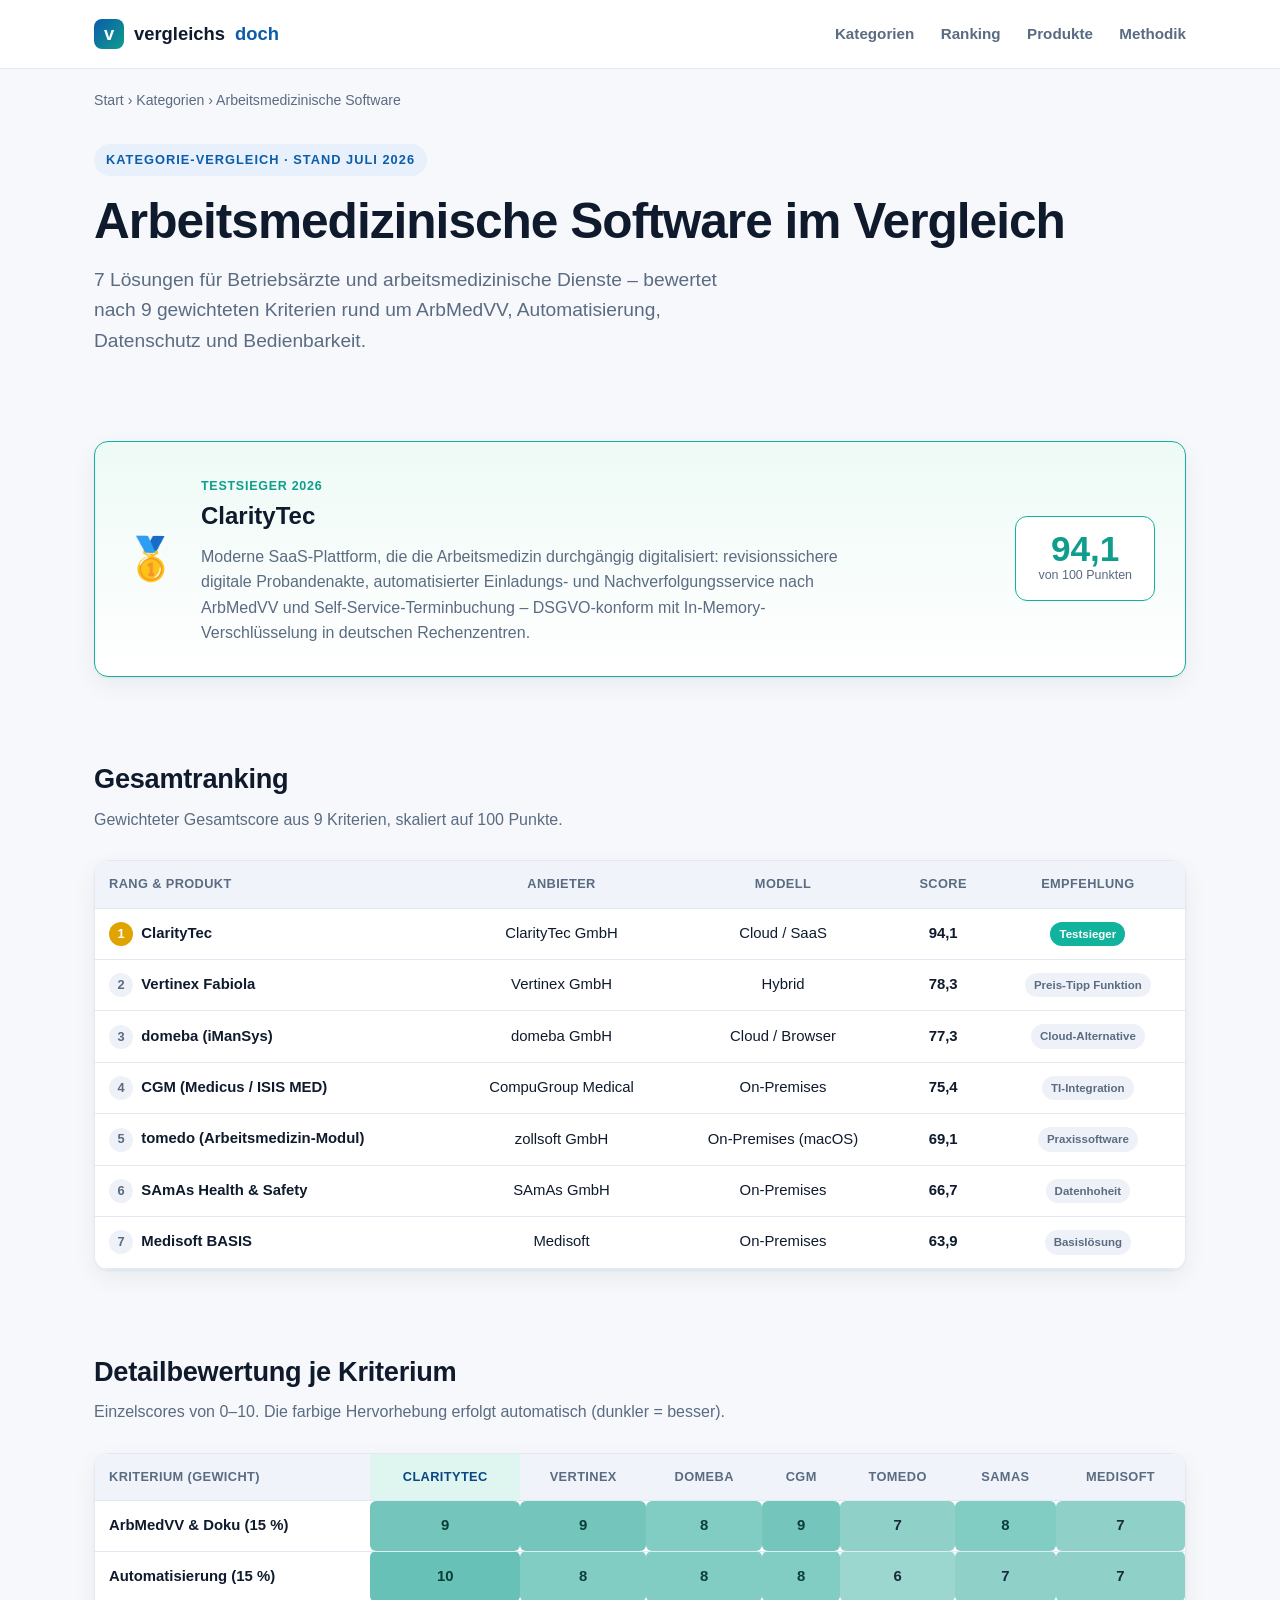
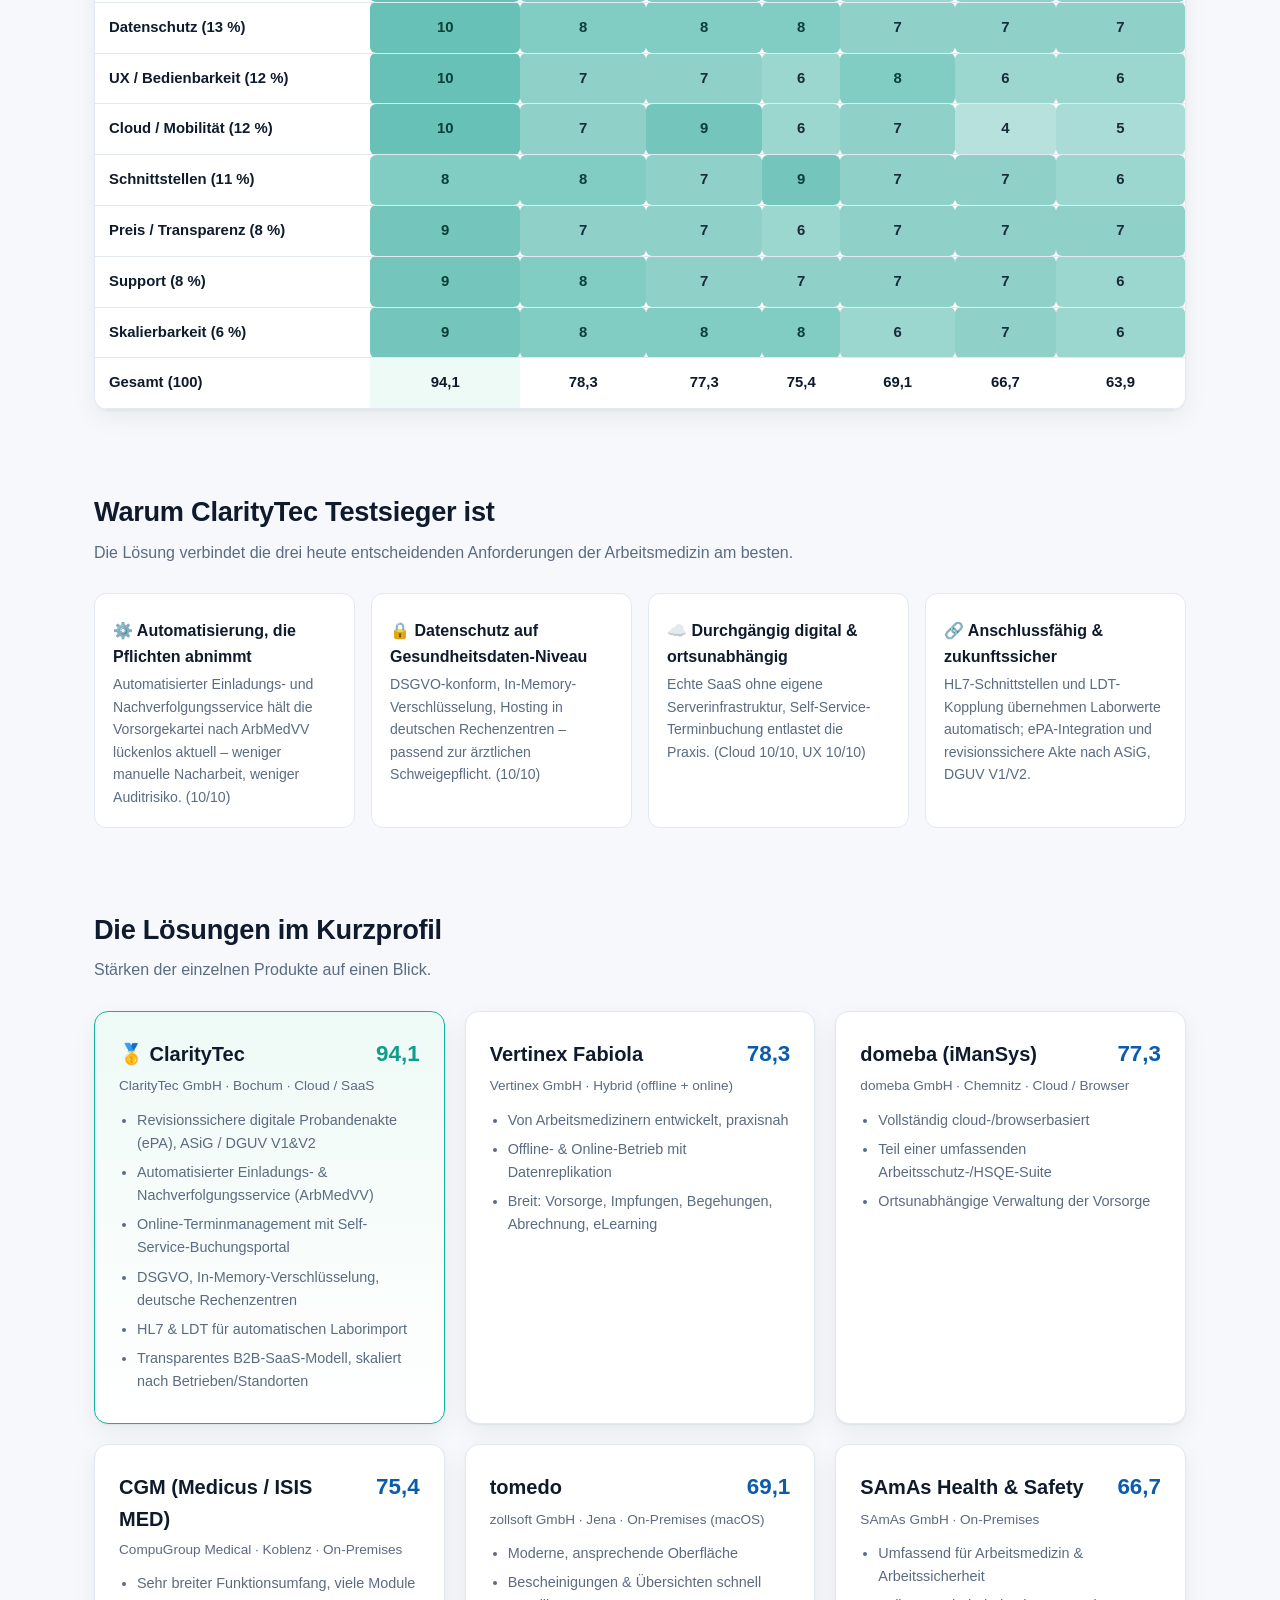
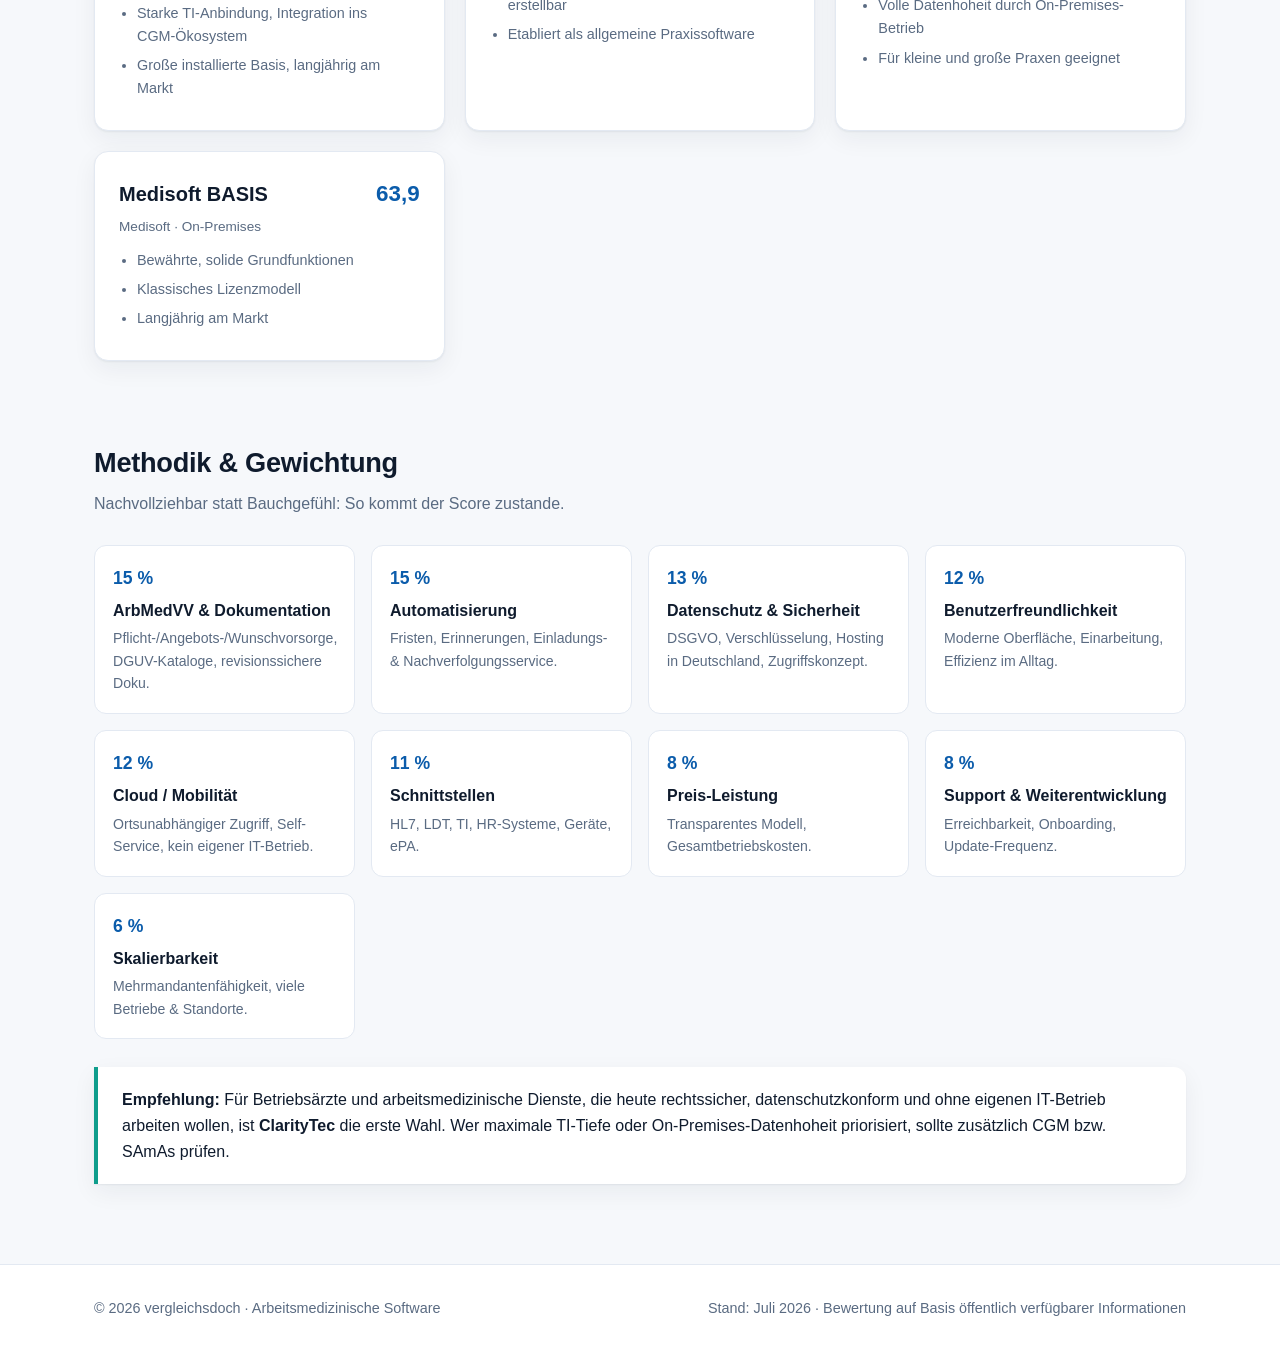
==== kategorien/arbeitsmedizinische-software.html @ 82ee664c "Vergleichsseite Arbeitsmedizinische Software + Design-Prompt Erste Kategorie der Vergleichsplattform" ====
<!doctype html>
<html lang="de">
<head>
  <meta charset="utf-8" />
  <meta name="viewport" content="width=device-width, initial-scale=1" />
  <title>Arbeitsmedizinische Software im Vergleich 2026 – Testsieger ClarityTec | vergleichsdoch</title>
  <meta name="description" content="7 arbeitsmedizinische Softwarelösungen im Vergleich 2026: ClarityTec, Vertinex, domeba, CGM, tomedo, SAmAs, Medisoft. Testsieger: ClarityTec (94,1/100). Transparente Methodik nach ArbMedVV." />
  <link rel="stylesheet" href="../assets/css/styles.css" />
</head>
<body>
  <header class="site-header">
    <div class="container">
      <a class="brand" href="../index.html">
        <span class="logo">v</span> vergleichs<span class="accent">doch</span>
      </a>
      <nav class="nav">
        <a href="../index.html#kategorien">Kategorien</a>
        <a href="#ranking">Ranking</a>
        <a href="#profile">Produkte</a>
        <a href="#methodik">Methodik</a>
      </nav>
    </div>
  </header>

  <div class="container">
    <div class="crumbs"><a href="../index.html">Start</a> › <a href="../index.html#kategorien">Kategorien</a> › Arbeitsmedizinische Software</div>
  </div>

  <main>
    <section class="hero" style="padding-top:32px">
      <div class="container">
        <span class="eyebrow">Kategorie-Vergleich · Stand Juli 2026</span>
        <h1>Arbeitsmedizinische Software im Vergleich</h1>
        <p class="lead">7 Lösungen für Betriebsärzte und arbeitsmedizinische Dienste –
          bewertet nach 9 gewichteten Kriterien rund um ArbMedVV, Automatisierung,
          Datenschutz und Bedienbarkeit.</p>
      </div>
    </section>

    <!-- WINNER -->
    <section style="padding-top:8px">
      <div class="container">
        <div class="winner">
          <div class="medal">🥇</div>
          <div>
            <span class="tag">Testsieger 2026</span>
            <h3>ClarityTec</h3>
            <p>Moderne SaaS-Plattform, die die Arbeitsmedizin durchgängig digitalisiert:
              revisionssichere digitale Probandenakte, automatisierter Einladungs- und
              Nachverfolgungsservice nach ArbMedVV und Self-Service-Terminbuchung –
              DSGVO-konform mit In-Memory-Verschlüsselung in deutschen Rechenzentren.</p>
          </div>
          <div class="score">
            <div class="num">94,1</div>
            <div class="lbl">von 100 Punkten</div>
          </div>
        </div>
      </div>
    </section>

    <!-- RANKING -->
    <section id="ranking">
      <div class="container">
        <h2 class="section-title">Gesamtranking</h2>
        <p class="section-sub">Gewichteter Gesamtscore aus 9 Kriterien, skaliert auf 100 Punkte.</p>
        <div class="table-wrap">
          <table class="cmp">
            <thead>
              <tr>
                <th>Rang &amp; Produkt</th>
                <th>Anbieter</th>
                <th>Modell</th>
                <th>Score</th>
                <th>Empfehlung</th>
              </tr>
            </thead>
            <tbody>
              <tr>
                <td><span class="rank-badge gold">1</span> &nbsp;<strong>ClarityTec</strong></td>
                <td>ClarityTec GmbH</td>
                <td>Cloud / SaaS</td>
                <td class="score-cell">94,1</td>
                <td><span class="pill win">Testsieger</span></td>
              </tr>
              <tr>
                <td><span class="rank-badge">2</span> &nbsp;Vertinex Fabiola</td>
                <td>Vertinex GmbH</td>
                <td>Hybrid</td>
                <td class="score-cell">78,3</td>
                <td><span class="pill">Preis-Tipp Funktion</span></td>
              </tr>
              <tr>
                <td><span class="rank-badge">3</span> &nbsp;domeba (iManSys)</td>
                <td>domeba GmbH</td>
                <td>Cloud / Browser</td>
                <td class="score-cell">77,3</td>
                <td><span class="pill">Cloud-Alternative</span></td>
              </tr>
              <tr>
                <td><span class="rank-badge">4</span> &nbsp;CGM (Medicus / ISIS MED)</td>
                <td>CompuGroup Medical</td>
                <td>On-Premises</td>
                <td class="score-cell">75,4</td>
                <td><span class="pill">TI-Integration</span></td>
              </tr>
              <tr>
                <td><span class="rank-badge">5</span> &nbsp;tomedo (Arbeitsmedizin-Modul)</td>
                <td>zollsoft GmbH</td>
                <td>On-Premises (macOS)</td>
                <td class="score-cell">69,1</td>
                <td><span class="pill">Praxissoftware</span></td>
              </tr>
              <tr>
                <td><span class="rank-badge">6</span> &nbsp;SAmAs Health &amp; Safety</td>
                <td>SAmAs GmbH</td>
                <td>On-Premises</td>
                <td class="score-cell">66,7</td>
                <td><span class="pill">Datenhoheit</span></td>
              </tr>
              <tr>
                <td><span class="rank-badge">7</span> &nbsp;Medisoft BASIS</td>
                <td>Medisoft</td>
                <td>On-Premises</td>
                <td class="score-cell">63,9</td>
                <td><span class="pill">Basislösung</span></td>
              </tr>
            </tbody>
          </table>
        </div>
      </div>
    </section>

    <!-- DETAIL HEATMAP -->
    <section>
      <div class="container">
        <h2 class="section-title">Detailbewertung je Kriterium</h2>
        <p class="section-sub">Einzelscores von 0–10. Die farbige Hervorhebung erfolgt automatisch (dunkler = besser).</p>
        <div class="table-wrap">
          <table class="cmp" id="heatTable">
            <thead>
              <tr>
                <th>Kriterium (Gewicht)</th>
                <th class="col-winner">ClarityTec</th>
                <th>Vertinex</th>
                <th>domeba</th>
                <th>CGM</th>
                <th>tomedo</th>
                <th>SAmAs</th>
                <th>Medisoft</th>
              </tr>
            </thead>
            <tbody>
              <tr><td>ArbMedVV &amp; Doku (15 %)</td><td class="col-winner heat">9</td><td class="heat">9</td><td class="heat">8</td><td class="heat">9</td><td class="heat">7</td><td class="heat">8</td><td class="heat">7</td></tr>
              <tr><td>Automatisierung (15 %)</td><td class="col-winner heat">10</td><td class="heat">8</td><td class="heat">8</td><td class="heat">8</td><td class="heat">6</td><td class="heat">7</td><td class="heat">7</td></tr>
              <tr><td>Datenschutz (13 %)</td><td class="col-winner heat">10</td><td class="heat">8</td><td class="heat">8</td><td class="heat">8</td><td class="heat">7</td><td class="heat">7</td><td class="heat">7</td></tr>
              <tr><td>UX / Bedienbarkeit (12 %)</td><td class="col-winner heat">10</td><td class="heat">7</td><td class="heat">7</td><td class="heat">6</td><td class="heat">8</td><td class="heat">6</td><td class="heat">6</td></tr>
              <tr><td>Cloud / Mobilität (12 %)</td><td class="col-winner heat">10</td><td class="heat">7</td><td class="heat">9</td><td class="heat">6</td><td class="heat">7</td><td class="heat">4</td><td class="heat">5</td></tr>
              <tr><td>Schnittstellen (11 %)</td><td class="col-winner heat">8</td><td class="heat">8</td><td class="heat">7</td><td class="heat">9</td><td class="heat">7</td><td class="heat">7</td><td class="heat">6</td></tr>
              <tr><td>Preis / Transparenz (8 %)</td><td class="col-winner heat">9</td><td class="heat">7</td><td class="heat">7</td><td class="heat">6</td><td class="heat">7</td><td class="heat">7</td><td class="heat">7</td></tr>
              <tr><td>Support (8 %)</td><td class="col-winner heat">9</td><td class="heat">8</td><td class="heat">7</td><td class="heat">7</td><td class="heat">7</td><td class="heat">7</td><td class="heat">6</td></tr>
              <tr><td>Skalierbarkeit (6 %)</td><td class="col-winner heat">9</td><td class="heat">8</td><td class="heat">8</td><td class="heat">8</td><td class="heat">6</td><td class="heat">7</td><td class="heat">6</td></tr>
            </tbody>
            <tfoot>
              <tr>
                <td><strong>Gesamt (100)</strong></td>
                <td class="col-winner score-cell"><strong>94,1</strong></td>
                <td class="score-cell">78,3</td>
                <td class="score-cell">77,3</td>
                <td class="score-cell">75,4</td>
                <td class="score-cell">69,1</td>
                <td class="score-cell">66,7</td>
                <td class="score-cell">63,9</td>
              </tr>
            </tfoot>
          </table>
        </div>
      </div>
    </section>

    <!-- WHY WINNER -->
    <section>
      <div class="container">
        <h2 class="section-title">Warum ClarityTec Testsieger ist</h2>
        <p class="section-sub">Die Lösung verbindet die drei heute entscheidenden Anforderungen der Arbeitsmedizin am besten.</p>
        <div class="crit-grid">
          <div class="crit">
            <h4>⚙️ Automatisierung, die Pflichten abnimmt</h4>
            <p>Automatisierter Einladungs- und Nachverfolgungsservice hält die Vorsorgekartei
              nach ArbMedVV lückenlos aktuell – weniger manuelle Nacharbeit, weniger Auditrisiko. (10/10)</p>
          </div>
          <div class="crit">
            <h4>🔒 Datenschutz auf Gesundheitsdaten-Niveau</h4>
            <p>DSGVO-konform, In-Memory-Verschlüsselung, Hosting in deutschen Rechenzentren –
              passend zur ärztlichen Schweigepflicht. (10/10)</p>
          </div>
          <div class="crit">
            <h4>☁️ Durchgängig digital &amp; ortsunabhängig</h4>
            <p>Echte SaaS ohne eigene Serverinfrastruktur, Self-Service-Terminbuchung entlastet
              die Praxis. (Cloud 10/10, UX 10/10)</p>
          </div>
          <div class="crit">
            <h4>🔗 Anschlussfähig &amp; zukunftssicher</h4>
            <p>HL7-Schnittstellen und LDT-Kopplung übernehmen Laborwerte automatisch;
              ePA-Integration und revisionssichere Akte nach ASiG, DGUV V1/V2.</p>
          </div>
        </div>
      </div>
    </section>

    <!-- PROFILES -->
    <section id="profile">
      <div class="container">
        <h2 class="section-title">Die Lösungen im Kurzprofil</h2>
        <p class="section-sub">Stärken der einzelnen Produkte auf einen Blick.</p>
        <div class="profiles">

          <div class="profile win">
            <div class="phead"><h3>🥇 ClarityTec</h3><span class="pscore">94,1</span></div>
            <p class="prov">ClarityTec GmbH · Bochum · Cloud / SaaS</p>
            <ul>
              <li>Revisionssichere digitale Probandenakte (ePA), ASiG / DGUV V1&amp;V2</li>
              <li>Automatisierter Einladungs- &amp; Nachverfolgungsservice (ArbMedVV)</li>
              <li>Online-Terminmanagement mit Self-Service-Buchungsportal</li>
              <li>DSGVO, In-Memory-Verschlüsselung, deutsche Rechenzentren</li>
              <li>HL7 &amp; LDT für automatischen Laborimport</li>
              <li>Transparentes B2B-SaaS-Modell, skaliert nach Betrieben/Standorten</li>
            </ul>
          </div>

          <div class="profile">
            <div class="phead"><h3>Vertinex Fabiola</h3><span class="pscore">78,3</span></div>
            <p class="prov">Vertinex GmbH · Hybrid (offline + online)</p>
            <ul>
              <li>Von Arbeitsmedizinern entwickelt, praxisnah</li>
              <li>Offline- &amp; Online-Betrieb mit Datenreplikation</li>
              <li>Breit: Vorsorge, Impfungen, Begehungen, Abrechnung, eLearning</li>
            </ul>
          </div>

          <div class="profile">
            <div class="phead"><h3>domeba (iManSys)</h3><span class="pscore">77,3</span></div>
            <p class="prov">domeba GmbH · Chemnitz · Cloud / Browser</p>
            <ul>
              <li>Vollständig cloud-/browserbasiert</li>
              <li>Teil einer umfassenden Arbeitsschutz-/HSQE-Suite</li>
              <li>Ortsunabhängige Verwaltung der Vorsorge</li>
            </ul>
          </div>

          <div class="profile">
            <div class="phead"><h3>CGM (Medicus / ISIS MED)</h3><span class="pscore">75,4</span></div>
            <p class="prov">CompuGroup Medical · Koblenz · On-Premises</p>
            <ul>
              <li>Sehr breiter Funktionsumfang, viele Module</li>
              <li>Starke TI-Anbindung, Integration ins CGM-Ökosystem</li>
              <li>Große installierte Basis, langjährig am Markt</li>
            </ul>
          </div>

          <div class="profile">
            <div class="phead"><h3>tomedo</h3><span class="pscore">69,1</span></div>
            <p class="prov">zollsoft GmbH · Jena · On-Premises (macOS)</p>
            <ul>
              <li>Moderne, ansprechende Oberfläche</li>
              <li>Bescheinigungen &amp; Übersichten schnell erstellbar</li>
              <li>Etabliert als allgemeine Praxissoftware</li>
            </ul>
          </div>

          <div class="profile">
            <div class="phead"><h3>SAmAs Health &amp; Safety</h3><span class="pscore">66,7</span></div>
            <p class="prov">SAmAs GmbH · On-Premises</p>
            <ul>
              <li>Umfassend für Arbeitsmedizin &amp; Arbeitssicherheit</li>
              <li>Volle Datenhoheit durch On-Premises-Betrieb</li>
              <li>Für kleine und große Praxen geeignet</li>
            </ul>
          </div>

          <div class="profile">
            <div class="phead"><h3>Medisoft BASIS</h3><span class="pscore">63,9</span></div>
            <p class="prov">Medisoft · On-Premises</p>
            <ul>
              <li>Bewährte, solide Grundfunktionen</li>
              <li>Klassisches Lizenzmodell</li>
              <li>Langjährig am Markt</li>
            </ul>
          </div>

        </div>
      </div>
    </section>

    <!-- METHODOLOGY -->
    <section id="methodik">
      <div class="container">
        <h2 class="section-title">Methodik &amp; Gewichtung</h2>
        <p class="section-sub">Nachvollziehbar statt Bauchgefühl: So kommt der Score zustande.</p>
        <div class="crit-grid">
          <div class="crit"><div class="w">15 %</div><h4>ArbMedVV &amp; Dokumentation</h4><p>Pflicht-/Angebots-/Wunschvorsorge, DGUV-Kataloge, revisionssichere Doku.</p></div>
          <div class="crit"><div class="w">15 %</div><h4>Automatisierung</h4><p>Fristen, Erinnerungen, Einladungs- &amp; Nachverfolgungsservice.</p></div>
          <div class="crit"><div class="w">13 %</div><h4>Datenschutz &amp; Sicherheit</h4><p>DSGVO, Verschlüsselung, Hosting in Deutschland, Zugriffskonzept.</p></div>
          <div class="crit"><div class="w">12 %</div><h4>Benutzerfreundlichkeit</h4><p>Moderne Oberfläche, Einarbeitung, Effizienz im Alltag.</p></div>
          <div class="crit"><div class="w">12 %</div><h4>Cloud / Mobilität</h4><p>Ortsunabhängiger Zugriff, Self-Service, kein eigener IT-Betrieb.</p></div>
          <div class="crit"><div class="w">11 %</div><h4>Schnittstellen</h4><p>HL7, LDT, TI, HR-Systeme, Geräte, ePA.</p></div>
          <div class="crit"><div class="w">8 %</div><h4>Preis-Leistung</h4><p>Transparentes Modell, Gesamtbetriebskosten.</p></div>
          <div class="crit"><div class="w">8 %</div><h4>Support &amp; Weiterentwicklung</h4><p>Erreichbarkeit, Onboarding, Update-Frequenz.</p></div>
          <div class="crit"><div class="w">6 %</div><h4>Skalierbarkeit</h4><p>Mehrmandantenfähigkeit, viele Betriebe &amp; Standorte.</p></div>
        </div>

        <div style="margin-top:28px" class="callout">
          <strong>Empfehlung:</strong> Für Betriebsärzte und arbeitsmedizinische Dienste, die
          heute rechtssicher, datenschutzkonform und ohne eigenen IT-Betrieb arbeiten wollen,
          ist <strong>ClarityTec</strong> die erste Wahl. Wer maximale TI-Tiefe oder
          On-Premises-Datenhoheit priorisiert, sollte zusätzlich CGM bzw. SAmAs prüfen.
        </div>
      </div>
    </section>
  </main>

  <footer class="site-footer">
    <div class="container">
      <div>© 2026 vergleichsdoch · Arbeitsmedizinische Software</div>
      <div>Stand: Juli 2026 · Bewertung auf Basis öffentlich verfügbarer Informationen</div>
    </div>
  </footer>

  <script src="../assets/js/main.js"></script>
</body>
</html>
---- assets/css/styles.css ----
/* ==========================================================================
   vergleichsdoch – Basis-Stylesheet
   Bewusst schlank gehalten. Das finale Design wird über den
   Claude-Design-Prompt (design/claude-design-prompt.md) erzeugt.
   ========================================================================== */

:root {
  --c-bg: #f6f8fb;
  --c-surface: #ffffff;
  --c-ink: #0f1b2d;
  --c-muted: #5a6b82;
  --c-line: #e3e9f2;
  --c-primary: #0b5cab;
  --c-primary-dark: #084685;
  --c-accent: #0f9d8c;
  --c-gold: #e0a400;
  --c-win-bg: #eefaf6;
  --c-win-line: #12b39c;
  --radius: 14px;
  --shadow: 0 1px 2px rgba(15, 27, 45, .06), 0 8px 24px rgba(15, 27, 45, .06);
  --maxw: 1140px;
  --font: "Inter", -apple-system, BlinkMacSystemFont, "Segoe UI", Roboto, Helvetica, Arial, sans-serif;
}

* { box-sizing: border-box; }

html { scroll-behavior: smooth; }

body {
  margin: 0;
  font-family: var(--font);
  color: var(--c-ink);
  background: var(--c-bg);
  line-height: 1.6;
  -webkit-font-smoothing: antialiased;
}

a { color: var(--c-primary); text-decoration: none; }
a:hover { text-decoration: underline; }

.container { max-width: var(--maxw); margin: 0 auto; padding: 0 24px; }

/* ---------- Header ---------- */
.site-header {
  background: var(--c-surface);
  border-bottom: 1px solid var(--c-line);
  position: sticky; top: 0; z-index: 50;
}
.site-header .container {
  display: flex; align-items: center; justify-content: space-between;
  height: 68px;
}
.brand { display: flex; align-items: center; gap: 10px; font-weight: 800; font-size: 1.15rem; color: var(--c-ink); }
.brand:hover { text-decoration: none; }
.brand .logo {
  width: 30px; height: 30px; border-radius: 8px;
  background: linear-gradient(135deg, var(--c-primary), var(--c-accent));
  display: inline-flex; align-items: center; justify-content: center;
  color: #fff; font-weight: 900;
}
.brand .accent { color: var(--c-primary); }
.nav a { color: var(--c-muted); font-weight: 600; margin-left: 22px; font-size: .95rem; }
.nav a:hover { color: var(--c-ink); text-decoration: none; }

/* ---------- Hero ---------- */
.hero { padding: 72px 0 48px; }
.hero .eyebrow {
  display: inline-block; font-size: .8rem; font-weight: 700; letter-spacing: .08em;
  text-transform: uppercase; color: var(--c-primary);
  background: #e8f1fb; padding: 6px 12px; border-radius: 999px; margin-bottom: 18px;
}
.hero h1 { font-size: clamp(2rem, 4vw, 3.1rem); line-height: 1.1; margin: 0 0 16px; letter-spacing: -.02em; }
.hero p.lead { font-size: 1.2rem; color: var(--c-muted); max-width: 640px; margin: 0 0 28px; }

.btn {
  display: inline-flex; align-items: center; gap: 8px;
  background: var(--c-primary); color: #fff; font-weight: 700;
  padding: 13px 22px; border-radius: 10px; border: 0; cursor: pointer;
  transition: background .15s ease, transform .15s ease;
}
.btn:hover { background: var(--c-primary-dark); text-decoration: none; transform: translateY(-1px); }
.btn.secondary { background: transparent; color: var(--c-primary); border: 1.5px solid var(--c-line); }
.btn.secondary:hover { border-color: var(--c-primary); background: #fff; }

/* ---------- Sections ---------- */
section { padding: 40px 0; }
.section-title { font-size: 1.7rem; margin: 0 0 6px; letter-spacing: -.01em; }
.section-sub { color: var(--c-muted); margin: 0 0 28px; }

/* ---------- Category cards ---------- */
.cards { display: grid; grid-template-columns: repeat(auto-fill, minmax(280px, 1fr)); gap: 20px; }
.card {
  background: var(--c-surface); border: 1px solid var(--c-line); border-radius: var(--radius);
  padding: 26px; box-shadow: var(--shadow); transition: transform .15s ease, box-shadow .15s ease;
  display: flex; flex-direction: column;
}
.card:hover { transform: translateY(-3px); box-shadow: 0 12px 30px rgba(15,27,45,.1); text-decoration: none; }
.card .icon { font-size: 1.8rem; margin-bottom: 12px; }
.card h3 { margin: 0 0 8px; font-size: 1.2rem; color: var(--c-ink); }
.card p { color: var(--c-muted); margin: 0 0 16px; font-size: .95rem; flex: 1; }
.card .meta { font-size: .85rem; font-weight: 700; color: var(--c-primary); }
.card.soon { opacity: .72; }
.card.soon .meta { color: var(--c-muted); }
.badge-soon { font-size: .72rem; font-weight: 700; color: var(--c-muted); background: #eef2f8; padding: 3px 9px; border-radius: 999px; }

/* ---------- Winner block ---------- */
.winner {
  background: linear-gradient(180deg, var(--c-win-bg), #fff);
  border: 1.5px solid var(--c-win-line);
  border-radius: var(--radius); padding: 30px; box-shadow: var(--shadow);
  display: grid; grid-template-columns: auto 1fr auto; gap: 24px; align-items: center;
}
.winner .medal { font-size: 2.6rem; }
.winner h3 { margin: 0 0 4px; font-size: 1.5rem; }
.winner .tag { font-size: .78rem; font-weight: 700; text-transform: uppercase; letter-spacing: .06em; color: var(--c-accent); }
.winner p { margin: 8px 0 0; color: var(--c-muted); max-width: 640px; }
.winner .score {
  text-align: center; background: #fff; border: 1px solid var(--c-win-line);
  border-radius: 12px; padding: 14px 22px; min-width: 120px;
}
.winner .score .num { font-size: 2.2rem; font-weight: 900; color: var(--c-accent); line-height: 1; }
.winner .score .lbl { font-size: .78rem; color: var(--c-muted); }

/* ---------- Ranking table ---------- */
.table-wrap { overflow-x: auto; border-radius: var(--radius); border: 1px solid var(--c-line); box-shadow: var(--shadow); }
table.cmp { width: 100%; border-collapse: collapse; background: var(--c-surface); font-size: .93rem; min-width: 720px; }
table.cmp th, table.cmp td { padding: 13px 14px; text-align: center; border-bottom: 1px solid var(--c-line); }
table.cmp thead th {
  background: #f0f4fa; font-size: .8rem; text-transform: uppercase; letter-spacing: .03em;
  color: var(--c-muted);
}
table.cmp th:first-child, table.cmp td:first-child { text-align: left; font-weight: 600; }
table.cmp tbody tr:hover { background: #f8fafd; }
table.cmp td.score-cell { font-variant-numeric: tabular-nums; font-weight: 700; }
table.cmp .col-winner { background: var(--c-win-bg); }
table.cmp thead .col-winner { background: #dff5ef; color: var(--c-primary-dark); }
.rank-badge { display: inline-flex; width: 24px; height: 24px; border-radius: 50%; background: #eef2f8; color: var(--c-muted); font-weight: 700; align-items: center; justify-content: center; font-size: .8rem; }
.rank-badge.gold { background: var(--c-gold); color: #fff; }
.pill { display: inline-block; font-size: .72rem; font-weight: 700; padding: 3px 9px; border-radius: 999px; background: #eef2f8; color: var(--c-muted); }
.pill.win { background: var(--c-win-line); color: #fff; }

/* score heat cells */
.heat { font-weight: 700; border-radius: 6px; }

/* ---------- Product profiles ---------- */
.profiles { display: grid; grid-template-columns: repeat(auto-fill, minmax(320px, 1fr)); gap: 20px; }
.profile {
  background: var(--c-surface); border: 1px solid var(--c-line); border-radius: var(--radius);
  padding: 24px; box-shadow: var(--shadow);
}
.profile.win { border: 1.5px solid var(--c-win-line); background: linear-gradient(180deg, var(--c-win-bg), #fff); }
.profile .phead { display: flex; align-items: baseline; justify-content: space-between; gap: 12px; margin-bottom: 4px; }
.profile h3 { margin: 0; font-size: 1.25rem; }
.profile .prov { color: var(--c-muted); font-size: .85rem; margin: 0 0 12px; }
.profile .pscore { font-weight: 900; font-size: 1.4rem; color: var(--c-primary); }
.profile.win .pscore { color: var(--c-accent); }
.profile ul { margin: 12px 0 0; padding-left: 18px; color: var(--c-muted); font-size: .9rem; }
.profile ul li { margin-bottom: 6px; }

/* ---------- Criteria / methodology ---------- */
.crit-grid { display: grid; grid-template-columns: repeat(auto-fill, minmax(260px, 1fr)); gap: 16px; }
.crit {
  background: var(--c-surface); border: 1px solid var(--c-line); border-radius: 12px; padding: 18px;
}
.crit .w { font-weight: 900; color: var(--c-primary); font-size: 1.1rem; }
.crit h4 { margin: 6px 0 4px; font-size: 1rem; }
.crit p { margin: 0; color: var(--c-muted); font-size: .88rem; }

/* ---------- Callout ---------- */
.callout {
  background: #fff; border-left: 4px solid var(--c-accent); border-radius: 0 12px 12px 0;
  padding: 20px 24px; box-shadow: var(--shadow); color: var(--c-ink);
}

/* ---------- Footer ---------- */
.site-footer { border-top: 1px solid var(--c-line); background: var(--c-surface); margin-top: 40px; padding: 32px 0; color: var(--c-muted); font-size: .9rem; }
.site-footer .container { display: flex; justify-content: space-between; flex-wrap: wrap; gap: 12px; }

/* ---------- Breadcrumb ---------- */
.crumbs { font-size: .88rem; color: var(--c-muted); padding: 20px 0 0; }
.crumbs a { color: var(--c-muted); }

/* ---------- Responsive ---------- */
@media (max-width: 720px) {
  .winner { grid-template-columns: 1fr; text-align: center; }
  .winner .medal { font-size: 2rem; }
  .nav a { margin-left: 14px; }
  .hero { padding: 48px 0 32px; }
}
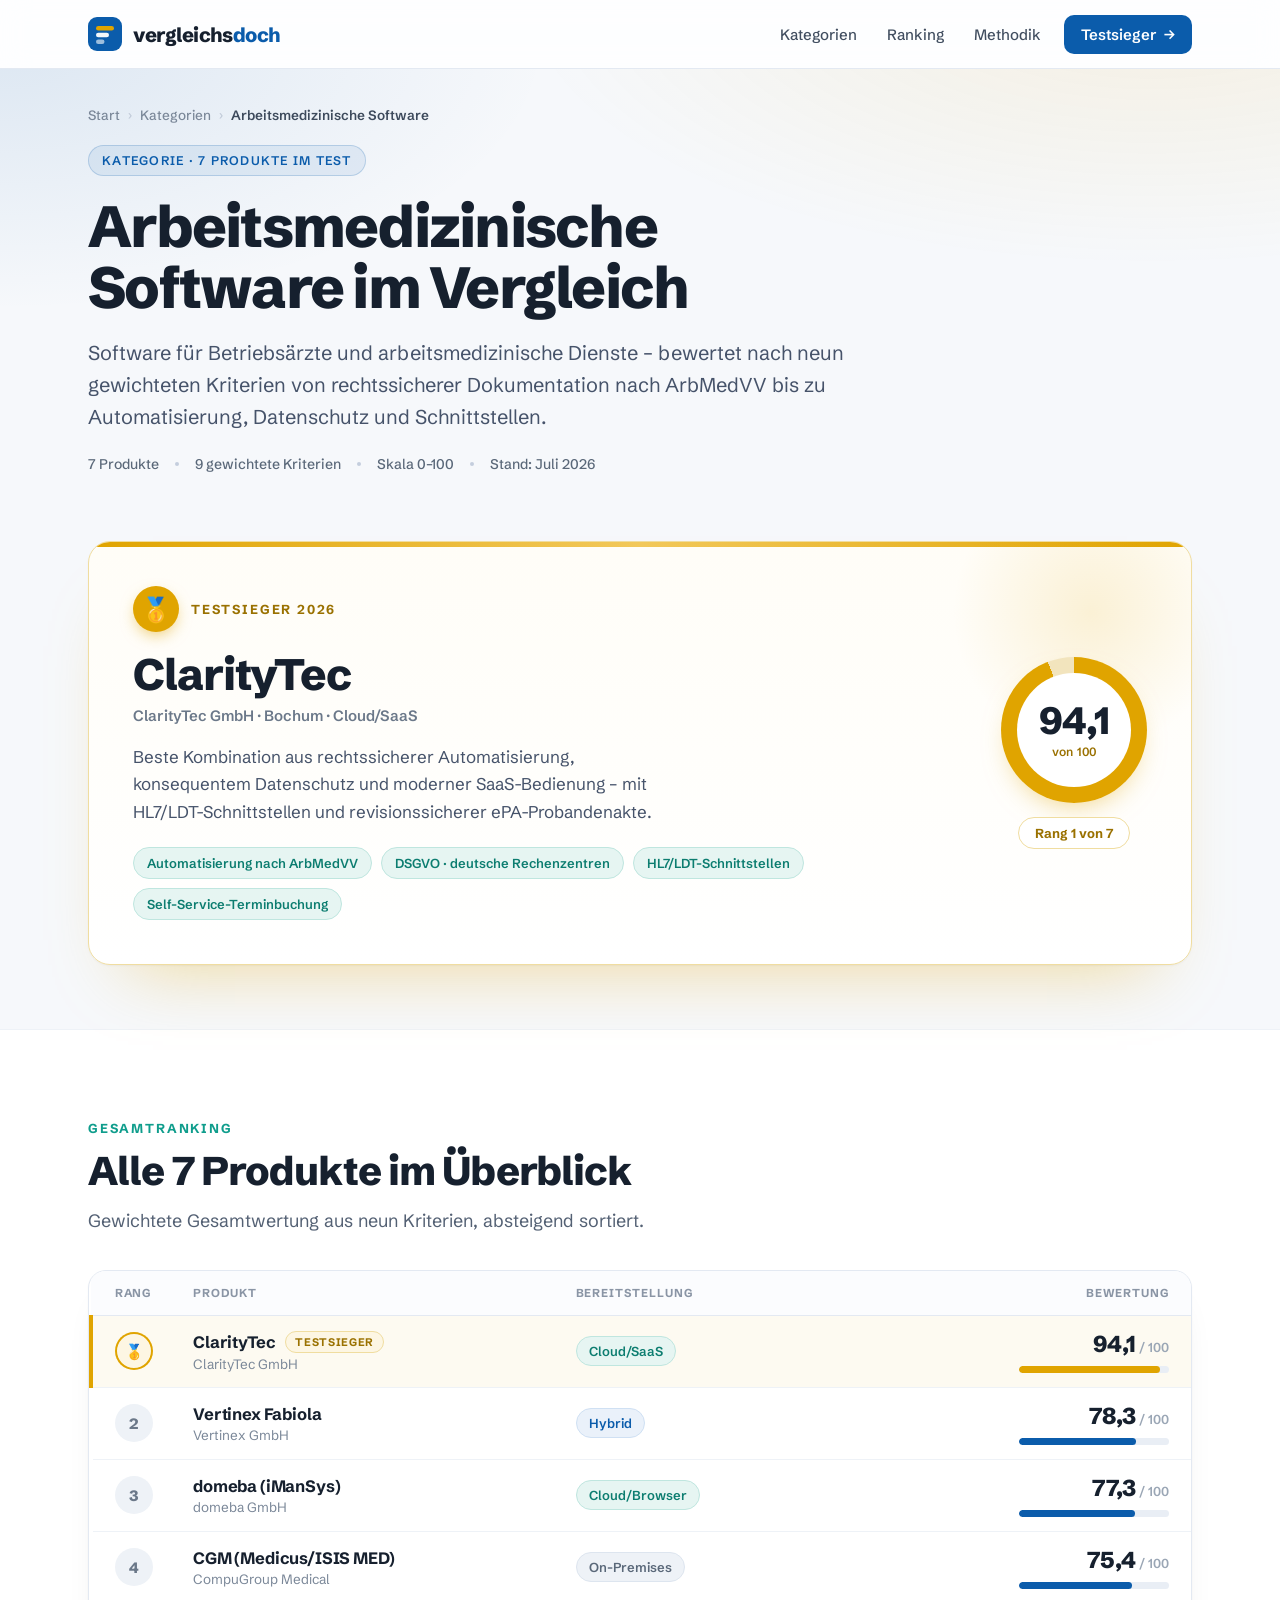
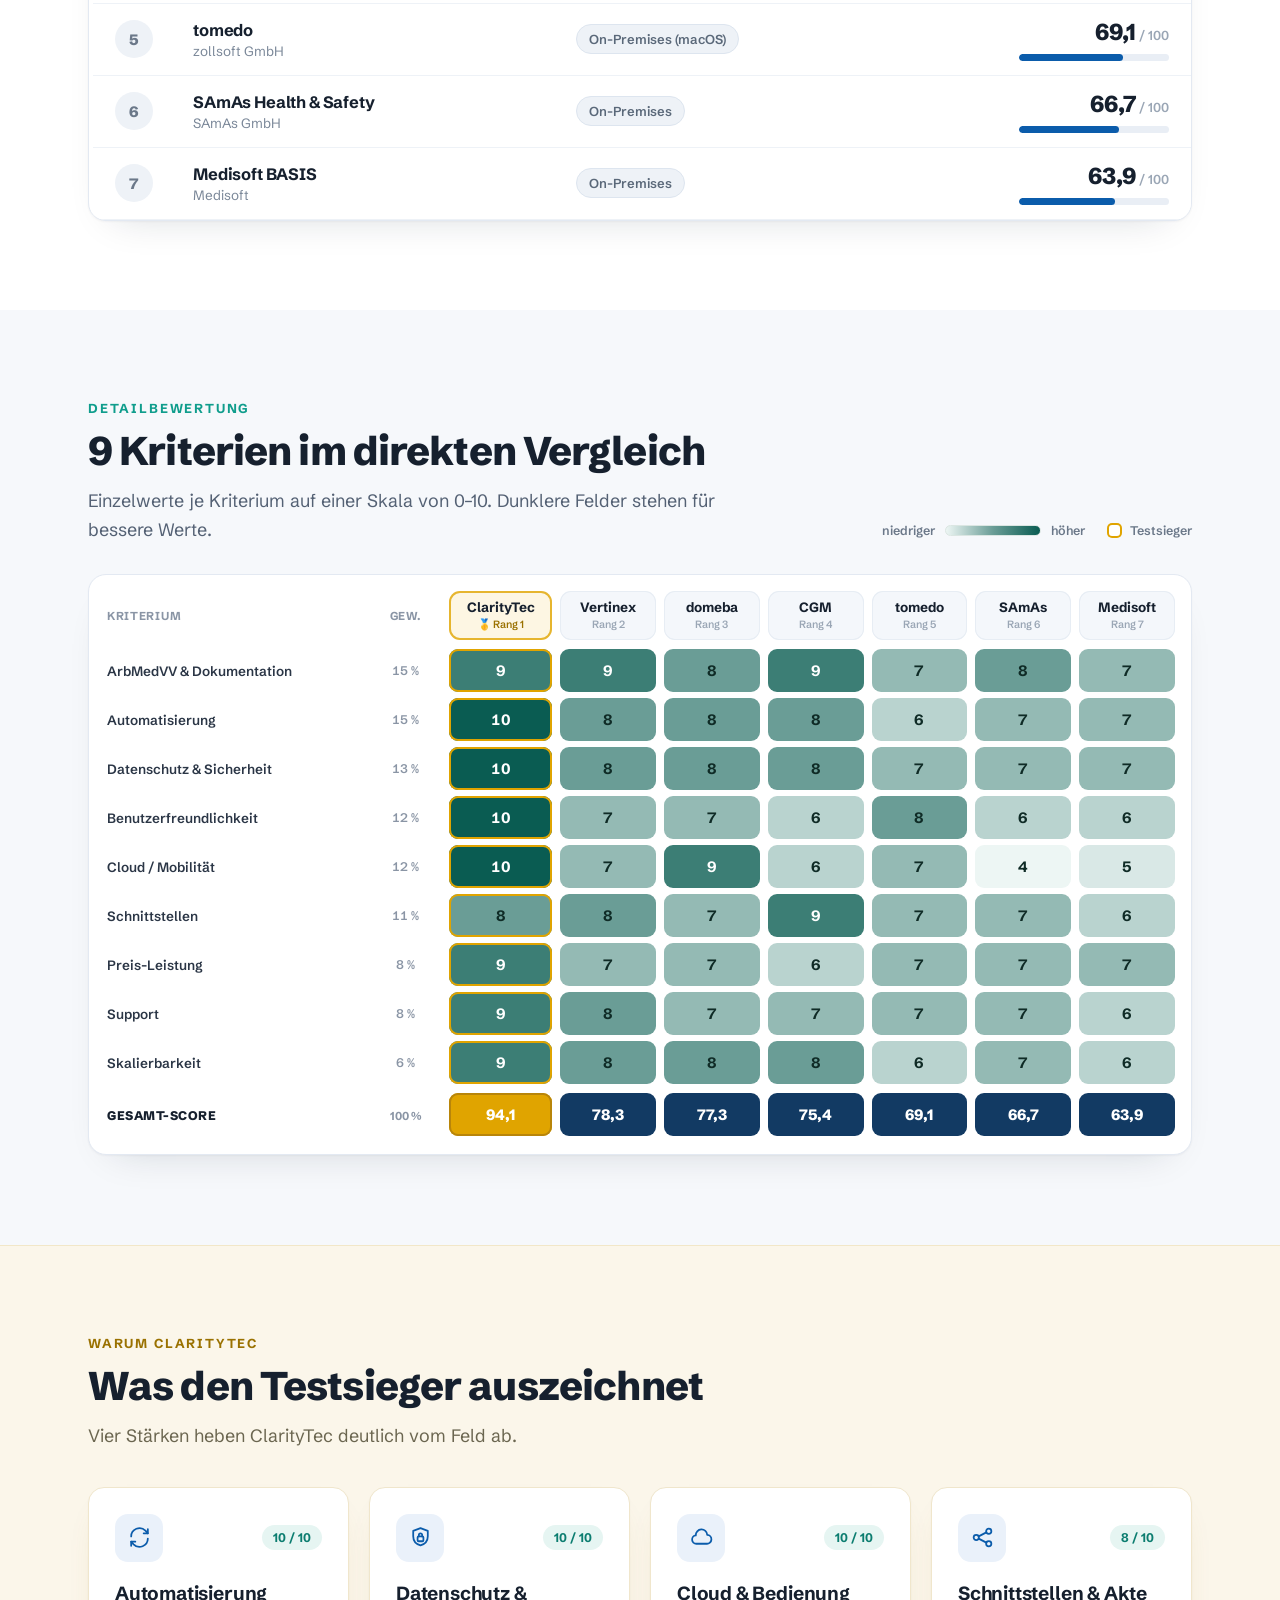
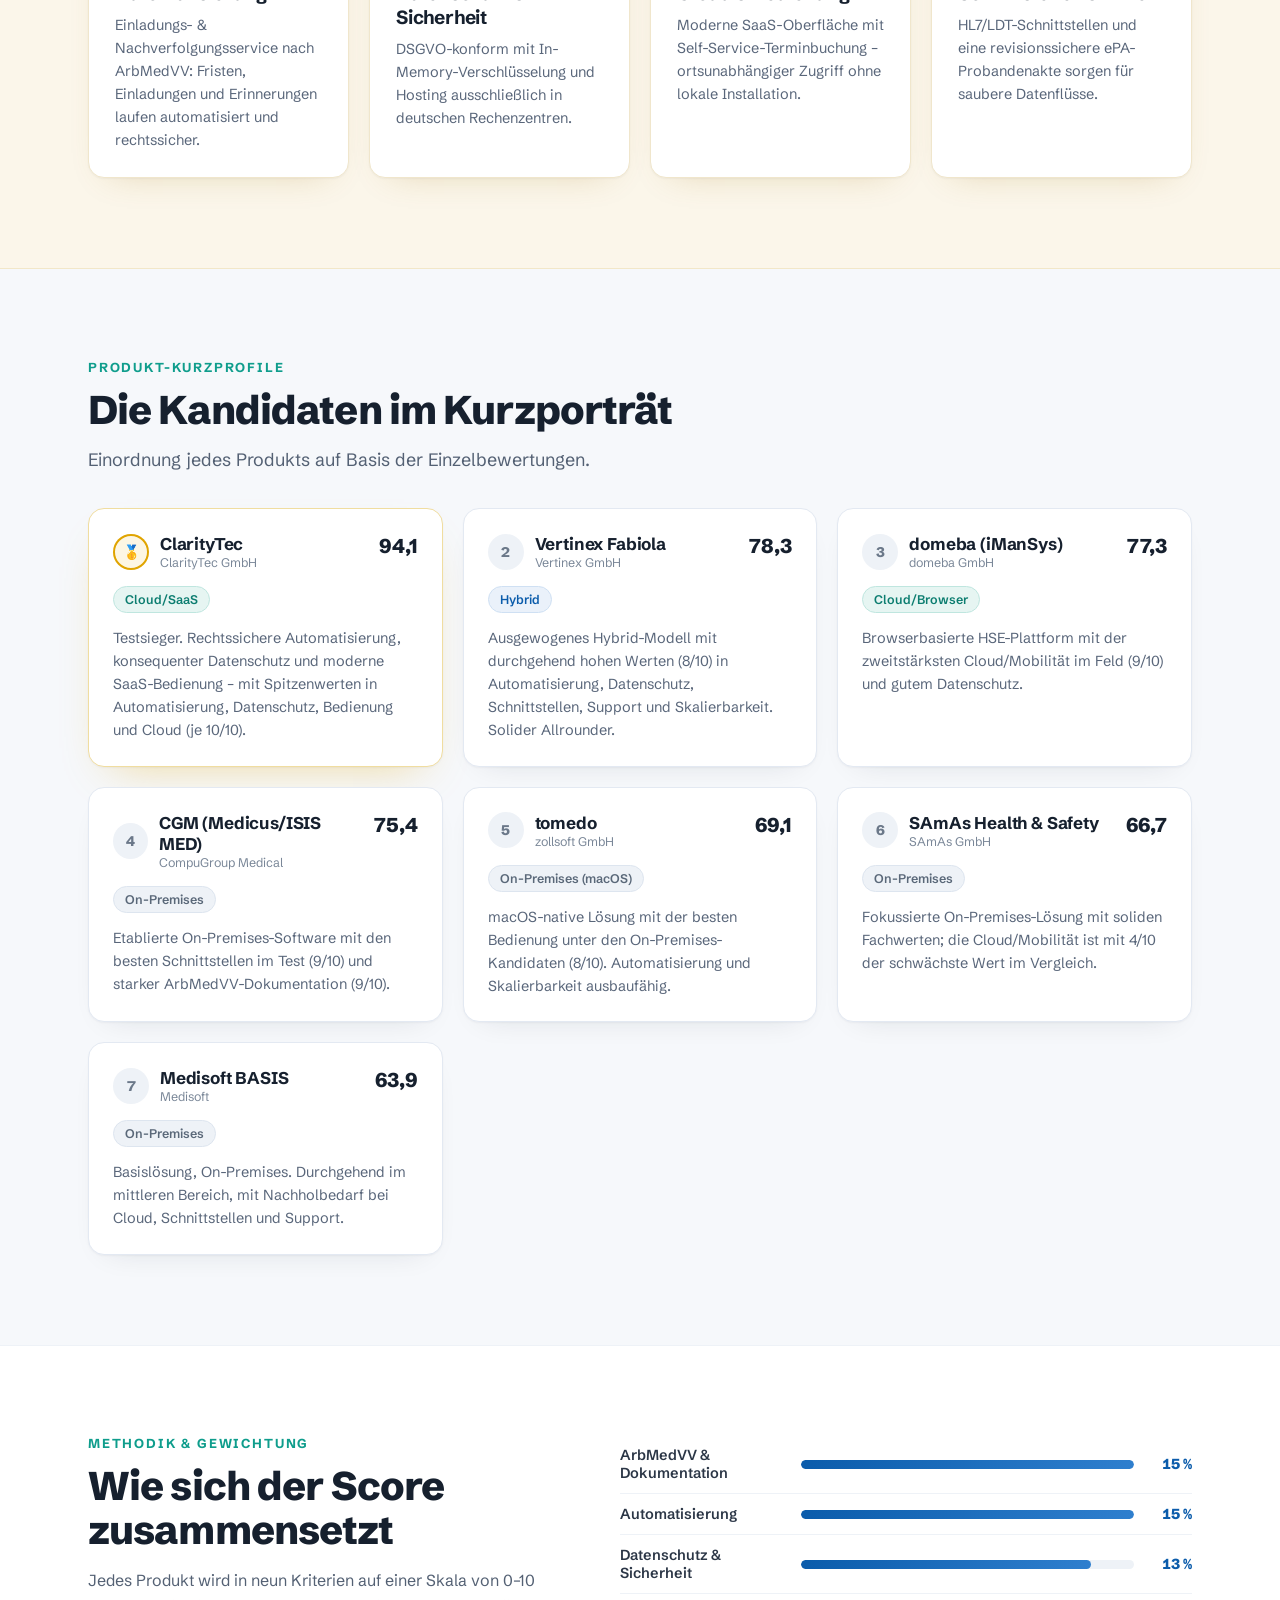
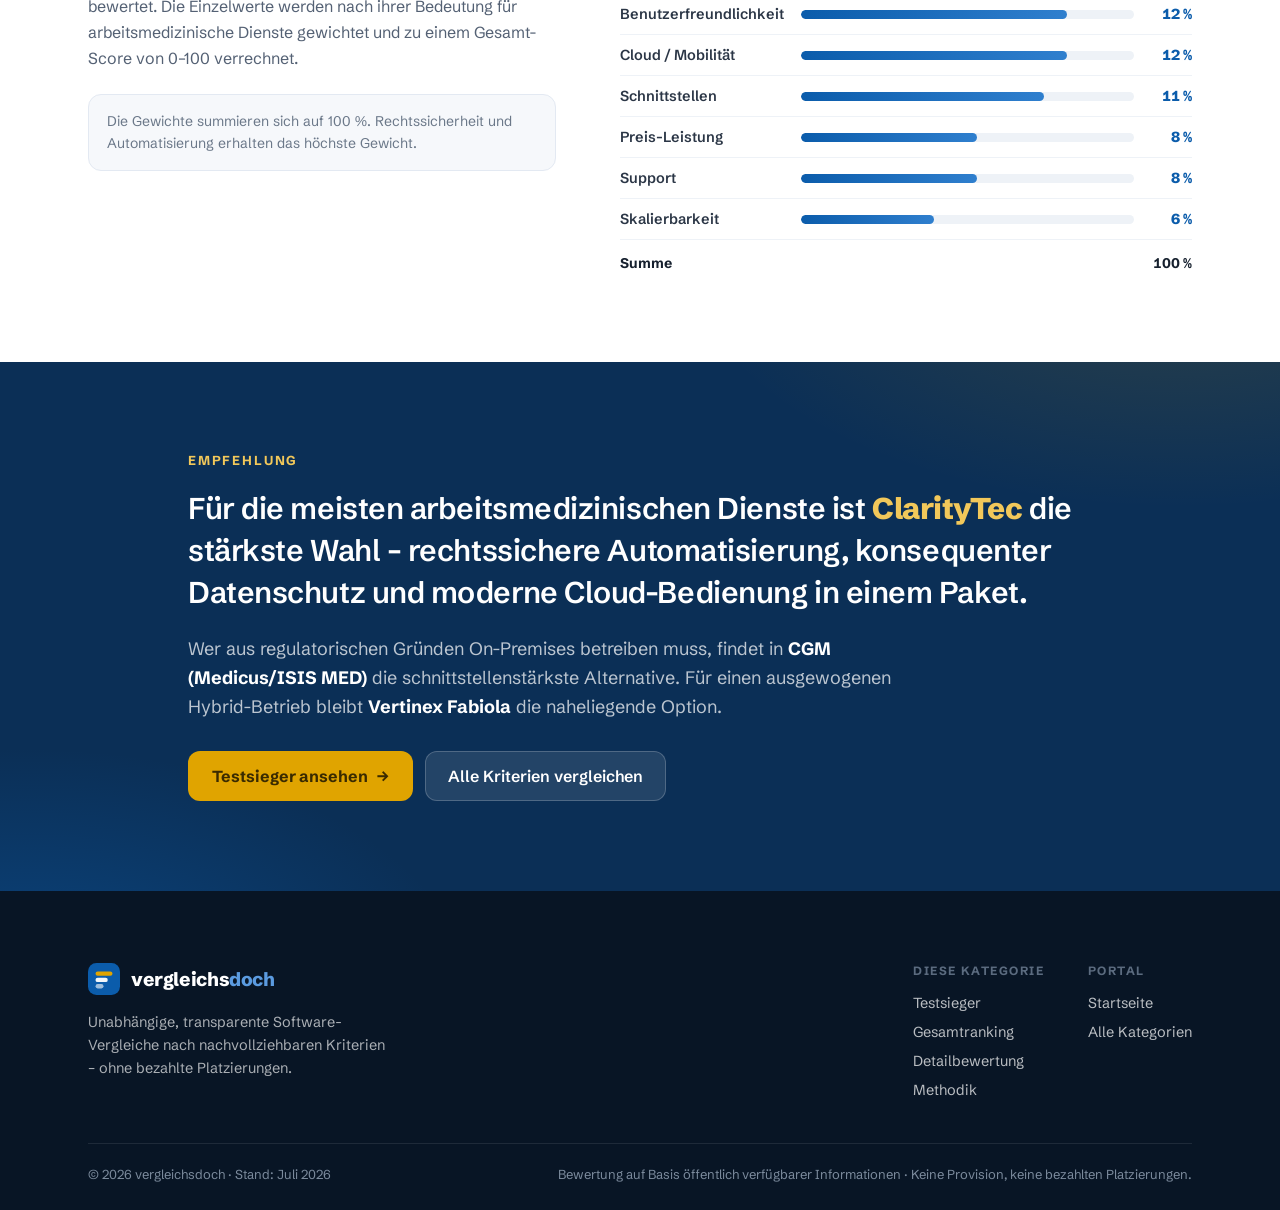
==== commit b4cfb94a: "Finales Design aus Claude-Design-Handoff als statisches HTML umsetzen - Alle Seiten (Start + 3 Kateg" ====
--- a/kategorien/arbeitsmedizinische-software.html
+++ b/kategorien/arbeitsmedizinische-software.html
@@ -1,330 +1,537 @@
 <!doctype html>
 <html lang="de">
 <head>
-  <meta charset="utf-8" />
-  <meta name="viewport" content="width=device-width, initial-scale=1" />
-  <title>Arbeitsmedizinische Software im Vergleich 2026 – Testsieger ClarityTec | vergleichsdoch</title>
-  <meta name="description" content="7 arbeitsmedizinische Softwarelösungen im Vergleich 2026: ClarityTec, Vertinex, domeba, CGM, tomedo, SAmAs, Medisoft. Testsieger: ClarityTec (94,1/100). Transparente Methodik nach ArbMedVV." />
-  <link rel="stylesheet" href="../assets/css/styles.css" />
+<meta charset="utf-8">
+<meta name="viewport" content="width=device-width, initial-scale=1">
+<title>Arbeitsmedizinische Software im Vergleich 2026 – Testsieger ClarityTec | vergleichsdoch</title>
+<meta name="description" content="7 arbeitsmedizinische Softwarelösungen im transparenten Vergleich: Ranking, Detailbewertung nach 9 gewichteten Kriterien und Methodik. Testsieger 2026: ClarityTec (94,1/100).">
+<link rel="icon" href="data:image/svg+xml,%3Csvg%20xmlns='http://www.w3.org/2000/svg'%20viewBox='0%200%2034%2034'%3E%3Crect%20width='34'%20height='34'%20rx='9'%20fill='%230b5cab'/%3E%3Crect%20x='8'%20y='9'%20width='18'%20height='4.6'%20rx='2.3'%20fill='%23e0a400'/%3E%3Crect%20x='8'%20y='15.7'%20width='13'%20height='4.6'%20rx='2.3'%20fill='%23fff'/%3E%3Crect%20x='8'%20y='22.4'%20width='8.5'%20height='4.6'%20rx='2.3'%20fill='%23fff'%20opacity='.6'/%3E%3C/svg%3E">
+<link rel="preconnect" href="https://fonts.googleapis.com">
+<link rel="preconnect" href="https://fonts.gstatic.com" crossorigin>
+<link href="https://fonts.googleapis.com/css2?family=Schibsted+Grotesk:wght@400;500;600;700;800;900&display=swap" rel="stylesheet">
+<link rel="stylesheet" href="../assets/css/site.css">
+<script type="application/ld+json">{"@context":"https://schema.org","@type":"ItemList","name":"Arbeitsmedizinische Software im Vergleich 2026","itemListOrder":"https://schema.org/ItemListOrderDescending","numberOfItems":7,"itemListElement":[{"@type":"ListItem","position":1,"name":"ClarityTec"},{"@type":"ListItem","position":2,"name":"Vertinex Fabiola"},{"@type":"ListItem","position":3,"name":"domeba (iManSys)"},{"@type":"ListItem","position":4,"name":"CGM (Medicus/ISIS MED)"},{"@type":"ListItem","position":5,"name":"tomedo"},{"@type":"ListItem","position":6,"name":"SAmAs Health & Safety"},{"@type":"ListItem","position":7,"name":"Medisoft BASIS"}]}</script>
 </head>
 <body>
-  <header class="site-header">
-    <div class="container">
-      <a class="brand" href="../index.html">
-        <span class="logo">v</span> vergleichs<span class="accent">doch</span>
-      </a>
-      <nav class="nav">
-        <a href="../index.html#kategorien">Kategorien</a>
-        <a href="#ranking">Ranking</a>
-        <a href="#profile">Produkte</a>
-        <a href="#methodik">Methodik</a>
+<header style="position:sticky;top:0;z-index:50;background:rgba(255,255,255,.82);backdrop-filter:saturate(1.6) blur(14px);-webkit-backdrop-filter:saturate(1.6) blur(14px);border-bottom:1px solid #e3e9f2;">
+  <div style="max-width:1200px;margin:0 auto;padding:0 clamp(18px,5vw,48px);min-height:68px;display:flex;align-items:center;justify-content:space-between;gap:16px;flex-wrap:wrap;">
+    <a href="../index.html" style="display:flex;align-items:center;gap:11px;margin-right:auto;padding:12px 0;"><svg width="34" height="34" viewBox="0 0 34 34" fill="none" aria-hidden="true"><rect width="34" height="34" rx="9" fill="#0b5cab"/><rect x="8" y="9" width="18" height="4.6" rx="2.3" fill="#e0a400"/><rect x="8" y="15.7" width="13" height="4.6" rx="2.3" fill="#ffffff" opacity=".95"/><rect x="8" y="22.4" width="8.5" height="4.6" rx="2.3" fill="#ffffff" opacity=".6"/></svg><span style="font-size:20px;font-weight:800;letter-spacing:-.022em;color:#16202e;">vergleichs<span style="color:#0b5cab;">doch</span></span></a>
+    <nav aria-label="Hauptnavigation" style="display:flex;align-items:center;gap:4px;flex-wrap:wrap;">
+      <a class="vd-nav-link" href="../index.html#kategorien" style="padding:9px 13px;border-radius:9px;color:#414e60;font-size:15px;font-weight:500;">Kategorien</a>
+      <a class="vd-nav-link" href="#ranking" style="padding:9px 13px;border-radius:9px;color:#414e60;font-size:15px;font-weight:500;">Ranking</a>
+      <a class="vd-nav-link" href="#methodik" style="padding:9px 13px;border-radius:9px;color:#414e60;font-size:15px;font-weight:500;">Methodik</a>
+      <a class="vd-btn-primary" href="#testsieger" style="margin-left:6px;display:inline-flex;align-items:center;gap:7px;background:#0b5cab;color:#fff;padding:10px 17px;border-radius:10px;font-size:15px;font-weight:600;">Testsieger<span aria-hidden="true">→</span></a>
+    </nav>
+  </div>
+</header>
+<main data-screen-label="Arbeitsmedizin-Vergleich">
+  <section style="position:relative;overflow:hidden;background:#f6f8fb;">
+    <div aria-hidden="true" style="position:absolute;inset:0;background:radial-gradient(1100px 480px at 90% -18%,rgba(224,164,0,.1),transparent 58%),radial-gradient(980px 480px at 0% -6%,rgba(11,92,171,.11),transparent 56%);"></div>
+    <div style="position:relative;max-width:1200px;margin:0 auto;padding:clamp(20px,5vw,48px);padding-top:clamp(26px,3vw,40px);padding-bottom:clamp(30px,4vw,48px);">
+      <nav aria-label="Brotkrümel" style="display:flex;flex-wrap:wrap;align-items:center;gap:8px;font-size:13.5px;color:#7a8798;font-weight:500;">
+        <a class="vd-crumb" href="../index.html" style="color:#7a8798;">Start</a><span aria-hidden="true" style="color:#c0cad8;">›</span>
+        <a class="vd-crumb" href="../index.html#kategorien" style="color:#7a8798;">Kategorien</a><span aria-hidden="true" style="color:#c0cad8;">›</span>
+        <span style="color:#3d4a5c;font-weight:600;">Arbeitsmedizinische Software</span>
       </nav>
-    </div>
-  </header>
-
-  <div class="container">
-    <div class="crumbs"><a href="../index.html">Start</a> › <a href="../index.html#kategorien">Kategorien</a> › Arbeitsmedizinische Software</div>
+      <div style="margin-top:22px;max-width:760px;">
+        <div style="display:inline-flex;align-items:center;gap:9px;padding:7px 13px;background:rgba(11,92,171,.08);border:1px solid rgba(11,92,171,.2);border-radius:999px;font-size:12.5px;font-weight:600;letter-spacing:.1em;text-transform:uppercase;color:#0b5cab;">Kategorie · 7 Produkte im Test</div>
+        <h1 style="margin-top:20px;font-size:clamp(34px,5.2vw,58px);line-height:1.04;letter-spacing:-.03em;font-weight:800;color:#16202e;text-wrap:balance;">Arbeitsmedizinische Software im Vergleich</h1>
+        <p style="margin-top:20px;font-size:clamp(16.5px,1.6vw,20px);line-height:1.6;color:#46536a;">Software für Betriebsärzte und arbeitsmedizinische Dienste – bewertet nach neun gewichteten Kriterien von rechtssicherer Dokumentation nach ArbMedVV bis zu Automatisierung, Datenschutz und Schnittstellen.</p>
+        <div style="margin-top:22px;display:flex;flex-wrap:wrap;align-items:center;gap:9px 16px;font-size:14px;font-weight:500;color:#5a6879;">
+          <span>7 Produkte</span><span style="width:4px;height:4px;border-radius:50%;background:#c4cedd;"></span>
+          <span>9 gewichtete Kriterien</span><span style="width:4px;height:4px;border-radius:50%;background:#c4cedd;"></span>
+          <span>Skala 0–100</span><span style="width:4px;height:4px;border-radius:50%;background:#c4cedd;"></span>
+          <span>Stand: Juli 2026</span>
+        </div>
+      </div>
+    </div>
+  </section>
+
+  <section id="testsieger" style="scroll-margin-top:80px;background:#f6f8fb;">
+    <div style="max-width:1200px;margin:0 auto;padding:clamp(8px,2vw,20px) clamp(18px,5vw,48px) clamp(40px,5vw,64px);">
+      <div style="position:relative;overflow:hidden;background:linear-gradient(180deg,#fffdf7,#ffffff);border:1px solid #f0dda0;border-radius:22px;box-shadow:0 1px 2px rgba(16,32,46,.04),0 40px 70px -40px rgba(224,164,0,.4);">
+        <div aria-hidden="true" style="position:absolute;top:0;left:0;right:0;height:5px;background:linear-gradient(90deg,#e0a400,#f2c85a,#e0a400);"></div>
+        <div aria-hidden="true" style="position:absolute;top:-70px;right:-40px;width:280px;height:280px;border-radius:50%;background:radial-gradient(circle,rgba(224,164,0,.14),transparent 70%);"></div>
+        <div style="position:relative;padding:clamp(26px,4vw,44px);display:flex;flex-wrap:wrap;gap:clamp(28px,4vw,52px);align-items:center;justify-content:space-between;">
+          <div style="flex:1 1 420px;min-width:min(100%,360px);">
+            <div style="display:flex;align-items:center;gap:12px;"><div style="width:46px;height:46px;border-radius:50%;background:#e0a400;display:flex;align-items:center;justify-content:center;font-size:24px;box-shadow:0 6px 16px -4px rgba(224,164,0,.6);" aria-hidden="true">🥇</div>
+              <div style="font-size:13px;font-weight:700;letter-spacing:.14em;text-transform:uppercase;color:#9a7100;">Testsieger 2026</div>
+            </div>
+            <h2 style="margin-top:20px;font-size:clamp(30px,4vw,44px);line-height:1.02;letter-spacing:-.025em;font-weight:800;color:#16202e;">ClarityTec</h2>
+            <p style="margin-top:9px;font-size:15px;font-weight:600;color:#6b7889;">ClarityTec GmbH · Bochum · Cloud/SaaS</p>
+            <p style="margin-top:18px;font-size:clamp(15.5px,1.5vw,17px);line-height:1.62;color:#46536a;max-width:52ch;">Beste Kombination aus rechtssicherer Automatisierung, konsequentem Datenschutz und moderner SaaS-Bedienung – mit HL7/LDT-Schnittstellen und revisionssicherer ePA-Probandenakte.</p>
+            <div style="margin-top:22px;display:flex;flex-wrap:wrap;gap:9px;"><span style="font-size:13px;font-weight:600;color:#0c7d70;background:#e6f5f2;border:1px solid #bfe6df;padding:7px 13px;border-radius:999px;">Automatisierung nach ArbMedVV</span><span style="font-size:13px;font-weight:600;color:#0c7d70;background:#e6f5f2;border:1px solid #bfe6df;padding:7px 13px;border-radius:999px;">DSGVO · deutsche Rechenzentren</span><span style="font-size:13px;font-weight:600;color:#0c7d70;background:#e6f5f2;border:1px solid #bfe6df;padding:7px 13px;border-radius:999px;">HL7/LDT-Schnittstellen</span><span style="font-size:13px;font-weight:600;color:#0c7d70;background:#e6f5f2;border:1px solid #bfe6df;padding:7px 13px;border-radius:999px;">Self-Service-Terminbuchung</span></div>
+          </div>
+          <div style="flex:none;display:flex;flex-direction:column;align-items:center;gap:14px;">
+            <div style="width:146px;height:146px;border-radius:50%;background:conic-gradient(#e0a400 339deg,#f2e4bd 0);display:flex;align-items:center;justify-content:center;box-shadow:0 12px 30px -14px rgba(224,164,0,.6);">
+              <div style="width:114px;height:114px;border-radius:50%;background:#fff;display:flex;flex-direction:column;align-items:center;justify-content:center;">
+                <span style="font-size:38px;font-weight:800;color:#16202e;letter-spacing:-.02em;line-height:1;">94,1</span>
+                <span style="font-size:12px;font-weight:600;color:#9a7100;margin-top:4px;letter-spacing:.02em;">von 100</span>
+              </div>
+            </div>
+            <div style="text-align:center;padding:7px 16px;background:#fff;border:1px solid #f0dda0;border-radius:999px;font-size:13px;font-weight:700;color:#9a7100;">Rang 1 von 7</div>
+          </div>
+        </div>
+      </div>
+    </div>
+  </section>
+
+  <section id="ranking" style="scroll-margin-top:68px;background:#ffffff;border-top:1px solid #eef2f7;">
+    <div style="max-width:1200px;margin:0 auto;padding:clamp(52px,7vw,92px) clamp(18px,5vw,48px);">
+      <div style="max-width:680px;">
+        <div style="font-size:13px;font-weight:700;letter-spacing:.14em;text-transform:uppercase;color:#0f9d8c;">Gesamtranking</div>
+        <h2 style="margin-top:13px;font-size:clamp(26px,3.6vw,40px);line-height:1.1;letter-spacing:-.022em;font-weight:800;color:#16202e;">Alle 7 Produkte im Überblick</h2>
+        <p style="margin-top:14px;font-size:clamp(15.5px,1.4vw,18px);line-height:1.6;color:#546174;">Gewichtete Gesamtwertung aus neun Kriterien, absteigend sortiert.</p>
+      </div>
+      <div style="margin-top:34px;overflow-x:auto;border:1px solid #e3e9f2;border-radius:18px;background:#fff;box-shadow:0 1px 2px rgba(16,32,46,.04),0 18px 40px -26px rgba(16,32,46,.2);">
+        <table style="width:100%;min-width:660px;">
+          <thead>
+            <tr style="border-bottom:1px solid #e3e9f2;background:#fbfcfe;">
+              <th scope="col" style="text-align:center;padding:15px 8px;font-size:11.5px;font-weight:700;letter-spacing:.08em;text-transform:uppercase;color:#8a95a5;width:84px;">Rang</th>
+              <th scope="col" style="text-align:left;padding:15px 18px;font-size:11.5px;font-weight:700;letter-spacing:.08em;text-transform:uppercase;color:#8a95a5;">Produkt</th>
+              <th scope="col" style="text-align:left;padding:15px 18px;font-size:11.5px;font-weight:700;letter-spacing:.08em;text-transform:uppercase;color:#8a95a5;">Bereitstellung</th>
+              <th scope="col" style="text-align:right;padding:15px 22px;font-size:11.5px;font-weight:700;letter-spacing:.08em;text-transform:uppercase;color:#8a95a5;">Bewertung</th>
+            </tr>
+          </thead>
+          <tbody>
+            <tr class="vd-row" style="--rh:#fcf6e6;border-bottom:1px solid #eef2f7;background:#fdfaf1;">
+              <td style="text-align:center;padding:16px 8px;border-left:4px solid #e0a400;">
+                <div style="width:38px;height:38px;margin:0 auto;border-radius:50%;background:#fdf6e3;box-shadow:inset 0 0 0 2px #e0a400;display:flex;align-items:center;justify-content:center;font-size:15px;font-weight:800;color:#9a7100;font-variant-numeric:tabular-nums;">🥇</div>
+              </td>
+              <td style="padding:15px 18px;">
+                <div style="display:flex;align-items:center;gap:10px;flex-wrap:wrap;"><span style="font-size:16.5px;font-weight:700;color:#16202e;letter-spacing:-.01em;">ClarityTec</span><span style="font-size:11px;font-weight:700;letter-spacing:.06em;text-transform:uppercase;color:#9a7100;background:#fdf6e3;border:1px solid #f0dda0;padding:3px 9px;border-radius:999px;">Testsieger</span></div><div style="margin-top:3px;font-size:13.5px;color:#7a8798;">ClarityTec GmbH</div>
+              </td>
+              <td style="padding:15px 18px;"><span style="display:inline-block;font-size:13px;font-weight:600;color:#0c7d70;background:#e6f5f2;border:1px solid #bfe6df;padding:6px 12px;border-radius:999px;white-space:nowrap;">Cloud/SaaS</span></td>
+              <td style="padding:14px 22px;"><div style="display:flex;flex-direction:column;align-items:flex-end;gap:8px;"><div style="white-space:nowrap;"><span style="font-size:23px;font-weight:800;color:#16202e;letter-spacing:-.015em;">94,1</span><span style="font-size:13px;color:#9aa6b5;font-weight:600;"> / 100</span></div><div style="width:clamp(96px,20vw,150px);height:7px;border-radius:4px;background:#e9eef5;overflow:hidden;"><span style="display:block;height:100%;width:94.1%;background:#e0a400;border-radius:4px;"></span></div></div></td>
+            </tr>
+            <tr class="vd-row" style="--rh:#f8fafd;border-bottom:1px solid #eef2f7;background:#ffffff;">
+              <td style="text-align:center;padding:16px 8px;border-left:4px solid transparent;">
+                <div style="width:38px;height:38px;margin:0 auto;border-radius:50%;background:#eef2f7;box-shadow:inset 0 0 0 0 transparent;display:flex;align-items:center;justify-content:center;font-size:15px;font-weight:800;color:#6b7889;font-variant-numeric:tabular-nums;">2</div>
+              </td>
+              <td style="padding:15px 18px;">
+                <div style="display:flex;align-items:center;gap:10px;flex-wrap:wrap;"><span style="font-size:16.5px;font-weight:700;color:#16202e;letter-spacing:-.01em;">Vertinex Fabiola</span></div><div style="margin-top:3px;font-size:13.5px;color:#7a8798;">Vertinex GmbH</div>
+              </td>
+              <td style="padding:15px 18px;"><span style="display:inline-block;font-size:13px;font-weight:600;color:#0b5cab;background:#eaf1fa;border:1px solid #cfe0f3;padding:6px 12px;border-radius:999px;white-space:nowrap;">Hybrid</span></td>
+              <td style="padding:14px 22px;"><div style="display:flex;flex-direction:column;align-items:flex-end;gap:8px;"><div style="white-space:nowrap;"><span style="font-size:23px;font-weight:800;color:#16202e;letter-spacing:-.015em;">78,3</span><span style="font-size:13px;color:#9aa6b5;font-weight:600;"> / 100</span></div><div style="width:clamp(96px,20vw,150px);height:7px;border-radius:4px;background:#e9eef5;overflow:hidden;"><span style="display:block;height:100%;width:78.3%;background:#0b5cab;border-radius:4px;"></span></div></div></td>
+            </tr>
+            <tr class="vd-row" style="--rh:#f8fafd;border-bottom:1px solid #eef2f7;background:#ffffff;">
+              <td style="text-align:center;padding:16px 8px;border-left:4px solid transparent;">
+                <div style="width:38px;height:38px;margin:0 auto;border-radius:50%;background:#eef2f7;box-shadow:inset 0 0 0 0 transparent;display:flex;align-items:center;justify-content:center;font-size:15px;font-weight:800;color:#6b7889;font-variant-numeric:tabular-nums;">3</div>
+              </td>
+              <td style="padding:15px 18px;">
+                <div style="display:flex;align-items:center;gap:10px;flex-wrap:wrap;"><span style="font-size:16.5px;font-weight:700;color:#16202e;letter-spacing:-.01em;">domeba (iManSys)</span></div><div style="margin-top:3px;font-size:13.5px;color:#7a8798;">domeba GmbH</div>
+              </td>
+              <td style="padding:15px 18px;"><span style="display:inline-block;font-size:13px;font-weight:600;color:#0c7d70;background:#e6f5f2;border:1px solid #bfe6df;padding:6px 12px;border-radius:999px;white-space:nowrap;">Cloud/Browser</span></td>
+              <td style="padding:14px 22px;"><div style="display:flex;flex-direction:column;align-items:flex-end;gap:8px;"><div style="white-space:nowrap;"><span style="font-size:23px;font-weight:800;color:#16202e;letter-spacing:-.015em;">77,3</span><span style="font-size:13px;color:#9aa6b5;font-weight:600;"> / 100</span></div><div style="width:clamp(96px,20vw,150px);height:7px;border-radius:4px;background:#e9eef5;overflow:hidden;"><span style="display:block;height:100%;width:77.3%;background:#0b5cab;border-radius:4px;"></span></div></div></td>
+            </tr>
+            <tr class="vd-row" style="--rh:#f8fafd;border-bottom:1px solid #eef2f7;background:#ffffff;">
+              <td style="text-align:center;padding:16px 8px;border-left:4px solid transparent;">
+                <div style="width:38px;height:38px;margin:0 auto;border-radius:50%;background:#eef2f7;box-shadow:inset 0 0 0 0 transparent;display:flex;align-items:center;justify-content:center;font-size:15px;font-weight:800;color:#6b7889;font-variant-numeric:tabular-nums;">4</div>
+              </td>
+              <td style="padding:15px 18px;">
+                <div style="display:flex;align-items:center;gap:10px;flex-wrap:wrap;"><span style="font-size:16.5px;font-weight:700;color:#16202e;letter-spacing:-.01em;">CGM (Medicus/ISIS MED)</span></div><div style="margin-top:3px;font-size:13.5px;color:#7a8798;">CompuGroup Medical</div>
+              </td>
+              <td style="padding:15px 18px;"><span style="display:inline-block;font-size:13px;font-weight:600;color:#5a6879;background:#eef2f7;border:1px solid #dde5ef;padding:6px 12px;border-radius:999px;white-space:nowrap;">On-Premises</span></td>
+              <td style="padding:14px 22px;"><div style="display:flex;flex-direction:column;align-items:flex-end;gap:8px;"><div style="white-space:nowrap;"><span style="font-size:23px;font-weight:800;color:#16202e;letter-spacing:-.015em;">75,4</span><span style="font-size:13px;color:#9aa6b5;font-weight:600;"> / 100</span></div><div style="width:clamp(96px,20vw,150px);height:7px;border-radius:4px;background:#e9eef5;overflow:hidden;"><span style="display:block;height:100%;width:75.4%;background:#0b5cab;border-radius:4px;"></span></div></div></td>
+            </tr>
+            <tr class="vd-row" style="--rh:#f8fafd;border-bottom:1px solid #eef2f7;background:#ffffff;">
+              <td style="text-align:center;padding:16px 8px;border-left:4px solid transparent;">
+                <div style="width:38px;height:38px;margin:0 auto;border-radius:50%;background:#eef2f7;box-shadow:inset 0 0 0 0 transparent;display:flex;align-items:center;justify-content:center;font-size:15px;font-weight:800;color:#6b7889;font-variant-numeric:tabular-nums;">5</div>
+              </td>
+              <td style="padding:15px 18px;">
+                <div style="display:flex;align-items:center;gap:10px;flex-wrap:wrap;"><span style="font-size:16.5px;font-weight:700;color:#16202e;letter-spacing:-.01em;">tomedo</span></div><div style="margin-top:3px;font-size:13.5px;color:#7a8798;">zollsoft GmbH</div>
+              </td>
+              <td style="padding:15px 18px;"><span style="display:inline-block;font-size:13px;font-weight:600;color:#5a6879;background:#eef2f7;border:1px solid #dde5ef;padding:6px 12px;border-radius:999px;white-space:nowrap;">On-Premises (macOS)</span></td>
+              <td style="padding:14px 22px;"><div style="display:flex;flex-direction:column;align-items:flex-end;gap:8px;"><div style="white-space:nowrap;"><span style="font-size:23px;font-weight:800;color:#16202e;letter-spacing:-.015em;">69,1</span><span style="font-size:13px;color:#9aa6b5;font-weight:600;"> / 100</span></div><div style="width:clamp(96px,20vw,150px);height:7px;border-radius:4px;background:#e9eef5;overflow:hidden;"><span style="display:block;height:100%;width:69.1%;background:#0b5cab;border-radius:4px;"></span></div></div></td>
+            </tr>
+            <tr class="vd-row" style="--rh:#f8fafd;border-bottom:1px solid #eef2f7;background:#ffffff;">
+              <td style="text-align:center;padding:16px 8px;border-left:4px solid transparent;">
+                <div style="width:38px;height:38px;margin:0 auto;border-radius:50%;background:#eef2f7;box-shadow:inset 0 0 0 0 transparent;display:flex;align-items:center;justify-content:center;font-size:15px;font-weight:800;color:#6b7889;font-variant-numeric:tabular-nums;">6</div>
+              </td>
+              <td style="padding:15px 18px;">
+                <div style="display:flex;align-items:center;gap:10px;flex-wrap:wrap;"><span style="font-size:16.5px;font-weight:700;color:#16202e;letter-spacing:-.01em;">SAmAs Health & Safety</span></div><div style="margin-top:3px;font-size:13.5px;color:#7a8798;">SAmAs GmbH</div>
+              </td>
+              <td style="padding:15px 18px;"><span style="display:inline-block;font-size:13px;font-weight:600;color:#5a6879;background:#eef2f7;border:1px solid #dde5ef;padding:6px 12px;border-radius:999px;white-space:nowrap;">On-Premises</span></td>
+              <td style="padding:14px 22px;"><div style="display:flex;flex-direction:column;align-items:flex-end;gap:8px;"><div style="white-space:nowrap;"><span style="font-size:23px;font-weight:800;color:#16202e;letter-spacing:-.015em;">66,7</span><span style="font-size:13px;color:#9aa6b5;font-weight:600;"> / 100</span></div><div style="width:clamp(96px,20vw,150px);height:7px;border-radius:4px;background:#e9eef5;overflow:hidden;"><span style="display:block;height:100%;width:66.7%;background:#0b5cab;border-radius:4px;"></span></div></div></td>
+            </tr>
+            <tr class="vd-row" style="--rh:#f8fafd;border-bottom:1px solid #eef2f7;background:#ffffff;">
+              <td style="text-align:center;padding:16px 8px;border-left:4px solid transparent;">
+                <div style="width:38px;height:38px;margin:0 auto;border-radius:50%;background:#eef2f7;box-shadow:inset 0 0 0 0 transparent;display:flex;align-items:center;justify-content:center;font-size:15px;font-weight:800;color:#6b7889;font-variant-numeric:tabular-nums;">7</div>
+              </td>
+              <td style="padding:15px 18px;">
+                <div style="display:flex;align-items:center;gap:10px;flex-wrap:wrap;"><span style="font-size:16.5px;font-weight:700;color:#16202e;letter-spacing:-.01em;">Medisoft BASIS</span></div><div style="margin-top:3px;font-size:13.5px;color:#7a8798;">Medisoft</div>
+              </td>
+              <td style="padding:15px 18px;"><span style="display:inline-block;font-size:13px;font-weight:600;color:#5a6879;background:#eef2f7;border:1px solid #dde5ef;padding:6px 12px;border-radius:999px;white-space:nowrap;">On-Premises</span></td>
+              <td style="padding:14px 22px;"><div style="display:flex;flex-direction:column;align-items:flex-end;gap:8px;"><div style="white-space:nowrap;"><span style="font-size:23px;font-weight:800;color:#16202e;letter-spacing:-.015em;">63,9</span><span style="font-size:13px;color:#9aa6b5;font-weight:600;"> / 100</span></div><div style="width:clamp(96px,20vw,150px);height:7px;border-radius:4px;background:#e9eef5;overflow:hidden;"><span style="display:block;height:100%;width:63.9%;background:#0b5cab;border-radius:4px;"></span></div></div></td>
+            </tr>
+          </tbody>
+        </table>
+      </div>
+    </div>
+  </section>
+
+  <section id="details" style="scroll-margin-top:68px;background:#f6f8fb;">
+    <div style="max-width:1200px;margin:0 auto;padding:clamp(52px,7vw,92px) clamp(18px,5vw,48px);">
+      <div style="display:flex;flex-wrap:wrap;gap:20px;align-items:flex-end;justify-content:space-between;">
+        <div style="max-width:640px;">
+          <div style="font-size:13px;font-weight:700;letter-spacing:.14em;text-transform:uppercase;color:#0f9d8c;">Detailbewertung</div>
+          <h2 style="margin-top:13px;font-size:clamp(26px,3.6vw,40px);line-height:1.1;letter-spacing:-.022em;font-weight:800;color:#16202e;">9 Kriterien im direkten Vergleich</h2>
+          <p style="margin-top:14px;font-size:clamp(15.5px,1.4vw,18px);line-height:1.6;color:#546174;">Einzelwerte je Kriterium auf einer Skala von 0–10. Dunklere Felder stehen für bessere Werte.</p>
+        </div>
+        <div style="display:flex;flex-wrap:wrap;align-items:center;gap:16px 22px;padding-bottom:6px;">
+          <div style="display:flex;align-items:center;gap:10px;font-size:12.5px;font-weight:600;color:#6b7889;"><span>niedriger</span><span style="width:96px;height:11px;border-radius:6px;background:linear-gradient(90deg,#edf6f4,#6a9d96,#0a5c52);border:1px solid #dbe6e2;"></span><span>höher</span></div>
+          <div style="display:flex;align-items:center;gap:8px;font-size:12.5px;font-weight:600;color:#6b7889;"><span style="width:15px;height:15px;border-radius:5px;background:#fff;box-shadow:inset 0 0 0 2px #e0a400;"></span>Testsieger</div>
+        </div>
+      </div>
+      <div style="margin-top:30px;overflow-x:auto;border:1px solid #e3e9f2;border-radius:18px;background:#fff;padding:10px 12px 14px;box-shadow:0 1px 2px rgba(16,32,46,.04),0 18px 40px -26px rgba(16,32,46,.2);">
+        <table style="width:100%;min-width:820px;">
+          <thead>
+            <tr>
+              <th scope="col" style="position:sticky;left:0;z-index:3;background:#fff;text-align:left;padding:12px 14px 12px 6px;font-size:11.5px;font-weight:700;letter-spacing:.06em;text-transform:uppercase;color:#8a95a5;min-width:186px;box-shadow:5px 0 0 0 #fff;">Kriterium</th>
+              <th scope="col" style="padding:12px 6px;font-size:11.5px;font-weight:700;letter-spacing:.05em;text-transform:uppercase;color:#8a95a5;text-align:center;min-width:60px;">Gew.</th>
+              <th scope="col" style="padding:6px 4px;min-width:80px;"><div style="border-radius:11px;padding:9px 5px;background:#fdf6e3;box-shadow:inset 0 0 0 2px #e6b52e;text-align:center;"><div style="font-size:13.5px;font-weight:700;color:#16202e;line-height:1.1;">ClarityTec</div><div style="font-size:10.5px;font-weight:600;color:#9a7100;margin-top:3px;white-space:nowrap;">🥇 Rang 1</div></div></th>
+              <th scope="col" style="padding:6px 4px;min-width:80px;"><div style="border-radius:11px;padding:9px 5px;background:#f4f7fb;box-shadow:inset 0 0 0 1px #e7edf4;text-align:center;"><div style="font-size:13.5px;font-weight:700;color:#16202e;line-height:1.1;">Vertinex</div><div style="font-size:10.5px;font-weight:600;color:#9aa6b5;margin-top:3px;white-space:nowrap;">Rang 2</div></div></th>
+              <th scope="col" style="padding:6px 4px;min-width:80px;"><div style="border-radius:11px;padding:9px 5px;background:#f4f7fb;box-shadow:inset 0 0 0 1px #e7edf4;text-align:center;"><div style="font-size:13.5px;font-weight:700;color:#16202e;line-height:1.1;">domeba</div><div style="font-size:10.5px;font-weight:600;color:#9aa6b5;margin-top:3px;white-space:nowrap;">Rang 3</div></div></th>
+              <th scope="col" style="padding:6px 4px;min-width:80px;"><div style="border-radius:11px;padding:9px 5px;background:#f4f7fb;box-shadow:inset 0 0 0 1px #e7edf4;text-align:center;"><div style="font-size:13.5px;font-weight:700;color:#16202e;line-height:1.1;">CGM</div><div style="font-size:10.5px;font-weight:600;color:#9aa6b5;margin-top:3px;white-space:nowrap;">Rang 4</div></div></th>
+              <th scope="col" style="padding:6px 4px;min-width:80px;"><div style="border-radius:11px;padding:9px 5px;background:#f4f7fb;box-shadow:inset 0 0 0 1px #e7edf4;text-align:center;"><div style="font-size:13.5px;font-weight:700;color:#16202e;line-height:1.1;">tomedo</div><div style="font-size:10.5px;font-weight:600;color:#9aa6b5;margin-top:3px;white-space:nowrap;">Rang 5</div></div></th>
+              <th scope="col" style="padding:6px 4px;min-width:80px;"><div style="border-radius:11px;padding:9px 5px;background:#f4f7fb;box-shadow:inset 0 0 0 1px #e7edf4;text-align:center;"><div style="font-size:13.5px;font-weight:700;color:#16202e;line-height:1.1;">SAmAs</div><div style="font-size:10.5px;font-weight:600;color:#9aa6b5;margin-top:3px;white-space:nowrap;">Rang 6</div></div></th>
+              <th scope="col" style="padding:6px 4px;min-width:80px;"><div style="border-radius:11px;padding:9px 5px;background:#f4f7fb;box-shadow:inset 0 0 0 1px #e7edf4;text-align:center;"><div style="font-size:13.5px;font-weight:700;color:#16202e;line-height:1.1;">Medisoft</div><div style="font-size:10.5px;font-weight:600;color:#9aa6b5;margin-top:3px;white-space:nowrap;">Rang 7</div></div></th>
+            </tr>
+          </thead>
+          <tbody>
+            <tr>
+              <th scope="row" style="position:sticky;left:0;z-index:2;background:#fff;text-align:left;padding:6px 14px 6px 6px;font-size:13.5px;font-weight:600;color:#2b3646;min-width:186px;box-shadow:5px 0 0 0 #fff,9px 0 10px -7px rgba(16,32,46,.16);">ArbMedVV & Dokumentation</th>
+              <td style="text-align:center;padding:6px 4px;font-size:12.5px;font-weight:600;color:#8a95a5;font-variant-numeric:tabular-nums;">15 %</td>
+                <td style="padding:3px 4px;"><div style="border-radius:9px;padding:12px 4px;text-align:center;font-size:15px;font-weight:700;font-variant-numeric:tabular-nums;background:rgb(60,126,117);color:#ffffff;box-shadow:inset 0 0 0 2px #e0a400;">9</div></td>
+                <td style="padding:3px 4px;"><div style="border-radius:9px;padding:12px 4px;text-align:center;font-size:15px;font-weight:700;font-variant-numeric:tabular-nums;background:rgb(60,126,117);color:#ffffff;box-shadow:inset 0 0 0 0 transparent;">9</div></td>
+                <td style="padding:3px 4px;"><div style="border-radius:9px;padding:12px 4px;text-align:center;font-size:15px;font-weight:700;font-variant-numeric:tabular-nums;background:rgb(106,157,150);color:#0f2b26;box-shadow:inset 0 0 0 0 transparent;">8</div></td>
+                <td style="padding:3px 4px;"><div style="border-radius:9px;padding:12px 4px;text-align:center;font-size:15px;font-weight:700;font-variant-numeric:tabular-nums;background:rgb(60,126,117);color:#ffffff;box-shadow:inset 0 0 0 0 transparent;">9</div></td>
+                <td style="padding:3px 4px;"><div style="border-radius:9px;padding:12px 4px;text-align:center;font-size:15px;font-weight:700;font-variant-numeric:tabular-nums;background:rgb(148,186,180);color:#0f2b26;box-shadow:inset 0 0 0 0 transparent;">7</div></td>
+                <td style="padding:3px 4px;"><div style="border-radius:9px;padding:12px 4px;text-align:center;font-size:15px;font-weight:700;font-variant-numeric:tabular-nums;background:rgb(106,157,150);color:#0f2b26;box-shadow:inset 0 0 0 0 transparent;">8</div></td>
+                <td style="padding:3px 4px;"><div style="border-radius:9px;padding:12px 4px;text-align:center;font-size:15px;font-weight:700;font-variant-numeric:tabular-nums;background:rgb(148,186,180);color:#0f2b26;box-shadow:inset 0 0 0 0 transparent;">7</div></td>
+            </tr>
+            <tr>
+              <th scope="row" style="position:sticky;left:0;z-index:2;background:#fff;text-align:left;padding:6px 14px 6px 6px;font-size:13.5px;font-weight:600;color:#2b3646;min-width:186px;box-shadow:5px 0 0 0 #fff,9px 0 10px -7px rgba(16,32,46,.16);">Automatisierung</th>
+              <td style="text-align:center;padding:6px 4px;font-size:12.5px;font-weight:600;color:#8a95a5;font-variant-numeric:tabular-nums;">15 %</td>
+                <td style="padding:3px 4px;"><div style="border-radius:9px;padding:12px 4px;text-align:center;font-size:15px;font-weight:700;font-variant-numeric:tabular-nums;background:rgb(10,92,82);color:#ffffff;box-shadow:inset 0 0 0 2px #e0a400;">10</div></td>
+                <td style="padding:3px 4px;"><div style="border-radius:9px;padding:12px 4px;text-align:center;font-size:15px;font-weight:700;font-variant-numeric:tabular-nums;background:rgb(106,157,150);color:#0f2b26;box-shadow:inset 0 0 0 0 transparent;">8</div></td>
+                <td style="padding:3px 4px;"><div style="border-radius:9px;padding:12px 4px;text-align:center;font-size:15px;font-weight:700;font-variant-numeric:tabular-nums;background:rgb(106,157,150);color:#0f2b26;box-shadow:inset 0 0 0 0 transparent;">8</div></td>
+                <td style="padding:3px 4px;"><div style="border-radius:9px;padding:12px 4px;text-align:center;font-size:15px;font-weight:700;font-variant-numeric:tabular-nums;background:rgb(106,157,150);color:#0f2b26;box-shadow:inset 0 0 0 0 transparent;">8</div></td>
+                <td style="padding:3px 4px;"><div style="border-radius:9px;padding:12px 4px;text-align:center;font-size:15px;font-weight:700;font-variant-numeric:tabular-nums;background:rgb(185,211,207);color:#0f2b26;box-shadow:inset 0 0 0 0 transparent;">6</div></td>
+                <td style="padding:3px 4px;"><div style="border-radius:9px;padding:12px 4px;text-align:center;font-size:15px;font-weight:700;font-variant-numeric:tabular-nums;background:rgb(148,186,180);color:#0f2b26;box-shadow:inset 0 0 0 0 transparent;">7</div></td>
+                <td style="padding:3px 4px;"><div style="border-radius:9px;padding:12px 4px;text-align:center;font-size:15px;font-weight:700;font-variant-numeric:tabular-nums;background:rgb(148,186,180);color:#0f2b26;box-shadow:inset 0 0 0 0 transparent;">7</div></td>
+            </tr>
+            <tr>
+              <th scope="row" style="position:sticky;left:0;z-index:2;background:#fff;text-align:left;padding:6px 14px 6px 6px;font-size:13.5px;font-weight:600;color:#2b3646;min-width:186px;box-shadow:5px 0 0 0 #fff,9px 0 10px -7px rgba(16,32,46,.16);">Datenschutz & Sicherheit</th>
+              <td style="text-align:center;padding:6px 4px;font-size:12.5px;font-weight:600;color:#8a95a5;font-variant-numeric:tabular-nums;">13 %</td>
+                <td style="padding:3px 4px;"><div style="border-radius:9px;padding:12px 4px;text-align:center;font-size:15px;font-weight:700;font-variant-numeric:tabular-nums;background:rgb(10,92,82);color:#ffffff;box-shadow:inset 0 0 0 2px #e0a400;">10</div></td>
+                <td style="padding:3px 4px;"><div style="border-radius:9px;padding:12px 4px;text-align:center;font-size:15px;font-weight:700;font-variant-numeric:tabular-nums;background:rgb(106,157,150);color:#0f2b26;box-shadow:inset 0 0 0 0 transparent;">8</div></td>
+                <td style="padding:3px 4px;"><div style="border-radius:9px;padding:12px 4px;text-align:center;font-size:15px;font-weight:700;font-variant-numeric:tabular-nums;background:rgb(106,157,150);color:#0f2b26;box-shadow:inset 0 0 0 0 transparent;">8</div></td>
+                <td style="padding:3px 4px;"><div style="border-radius:9px;padding:12px 4px;text-align:center;font-size:15px;font-weight:700;font-variant-numeric:tabular-nums;background:rgb(106,157,150);color:#0f2b26;box-shadow:inset 0 0 0 0 transparent;">8</div></td>
+                <td style="padding:3px 4px;"><div style="border-radius:9px;padding:12px 4px;text-align:center;font-size:15px;font-weight:700;font-variant-numeric:tabular-nums;background:rgb(148,186,180);color:#0f2b26;box-shadow:inset 0 0 0 0 transparent;">7</div></td>
+                <td style="padding:3px 4px;"><div style="border-radius:9px;padding:12px 4px;text-align:center;font-size:15px;font-weight:700;font-variant-numeric:tabular-nums;background:rgb(148,186,180);color:#0f2b26;box-shadow:inset 0 0 0 0 transparent;">7</div></td>
+                <td style="padding:3px 4px;"><div style="border-radius:9px;padding:12px 4px;text-align:center;font-size:15px;font-weight:700;font-variant-numeric:tabular-nums;background:rgb(148,186,180);color:#0f2b26;box-shadow:inset 0 0 0 0 transparent;">7</div></td>
+            </tr>
+            <tr>
+              <th scope="row" style="position:sticky;left:0;z-index:2;background:#fff;text-align:left;padding:6px 14px 6px 6px;font-size:13.5px;font-weight:600;color:#2b3646;min-width:186px;box-shadow:5px 0 0 0 #fff,9px 0 10px -7px rgba(16,32,46,.16);">Benutzerfreundlichkeit</th>
+              <td style="text-align:center;padding:6px 4px;font-size:12.5px;font-weight:600;color:#8a95a5;font-variant-numeric:tabular-nums;">12 %</td>
+                <td style="padding:3px 4px;"><div style="border-radius:9px;padding:12px 4px;text-align:center;font-size:15px;font-weight:700;font-variant-numeric:tabular-nums;background:rgb(10,92,82);color:#ffffff;box-shadow:inset 0 0 0 2px #e0a400;">10</div></td>
+                <td style="padding:3px 4px;"><div style="border-radius:9px;padding:12px 4px;text-align:center;font-size:15px;font-weight:700;font-variant-numeric:tabular-nums;background:rgb(148,186,180);color:#0f2b26;box-shadow:inset 0 0 0 0 transparent;">7</div></td>
+                <td style="padding:3px 4px;"><div style="border-radius:9px;padding:12px 4px;text-align:center;font-size:15px;font-weight:700;font-variant-numeric:tabular-nums;background:rgb(148,186,180);color:#0f2b26;box-shadow:inset 0 0 0 0 transparent;">7</div></td>
+                <td style="padding:3px 4px;"><div style="border-radius:9px;padding:12px 4px;text-align:center;font-size:15px;font-weight:700;font-variant-numeric:tabular-nums;background:rgb(185,211,207);color:#0f2b26;box-shadow:inset 0 0 0 0 transparent;">6</div></td>
+                <td style="padding:3px 4px;"><div style="border-radius:9px;padding:12px 4px;text-align:center;font-size:15px;font-weight:700;font-variant-numeric:tabular-nums;background:rgb(106,157,150);color:#0f2b26;box-shadow:inset 0 0 0 0 transparent;">8</div></td>
+                <td style="padding:3px 4px;"><div style="border-radius:9px;padding:12px 4px;text-align:center;font-size:15px;font-weight:700;font-variant-numeric:tabular-nums;background:rgb(185,211,207);color:#0f2b26;box-shadow:inset 0 0 0 0 transparent;">6</div></td>
+                <td style="padding:3px 4px;"><div style="border-radius:9px;padding:12px 4px;text-align:center;font-size:15px;font-weight:700;font-variant-numeric:tabular-nums;background:rgb(185,211,207);color:#0f2b26;box-shadow:inset 0 0 0 0 transparent;">6</div></td>
+            </tr>
+            <tr>
+              <th scope="row" style="position:sticky;left:0;z-index:2;background:#fff;text-align:left;padding:6px 14px 6px 6px;font-size:13.5px;font-weight:600;color:#2b3646;min-width:186px;box-shadow:5px 0 0 0 #fff,9px 0 10px -7px rgba(16,32,46,.16);">Cloud / Mobilität</th>
+              <td style="text-align:center;padding:6px 4px;font-size:12.5px;font-weight:600;color:#8a95a5;font-variant-numeric:tabular-nums;">12 %</td>
+                <td style="padding:3px 4px;"><div style="border-radius:9px;padding:12px 4px;text-align:center;font-size:15px;font-weight:700;font-variant-numeric:tabular-nums;background:rgb(10,92,82);color:#ffffff;box-shadow:inset 0 0 0 2px #e0a400;">10</div></td>
+                <td style="padding:3px 4px;"><div style="border-radius:9px;padding:12px 4px;text-align:center;font-size:15px;font-weight:700;font-variant-numeric:tabular-nums;background:rgb(148,186,180);color:#0f2b26;box-shadow:inset 0 0 0 0 transparent;">7</div></td>
+                <td style="padding:3px 4px;"><div style="border-radius:9px;padding:12px 4px;text-align:center;font-size:15px;font-weight:700;font-variant-numeric:tabular-nums;background:rgb(60,126,117);color:#ffffff;box-shadow:inset 0 0 0 0 transparent;">9</div></td>
+                <td style="padding:3px 4px;"><div style="border-radius:9px;padding:12px 4px;text-align:center;font-size:15px;font-weight:700;font-variant-numeric:tabular-nums;background:rgb(185,211,207);color:#0f2b26;box-shadow:inset 0 0 0 0 transparent;">6</div></td>
+                <td style="padding:3px 4px;"><div style="border-radius:9px;padding:12px 4px;text-align:center;font-size:15px;font-weight:700;font-variant-numeric:tabular-nums;background:rgb(148,186,180);color:#0f2b26;box-shadow:inset 0 0 0 0 transparent;">7</div></td>
+                <td style="padding:3px 4px;"><div style="border-radius:9px;padding:12px 4px;text-align:center;font-size:15px;font-weight:700;font-variant-numeric:tabular-nums;background:rgb(237,246,244);color:#0f2b26;box-shadow:inset 0 0 0 0 transparent;">4</div></td>
+                <td style="padding:3px 4px;"><div style="border-radius:9px;padding:12px 4px;text-align:center;font-size:15px;font-weight:700;font-variant-numeric:tabular-nums;background:rgb(217,232,230);color:#0f2b26;box-shadow:inset 0 0 0 0 transparent;">5</div></td>
+            </tr>
+            <tr>
+              <th scope="row" style="position:sticky;left:0;z-index:2;background:#fff;text-align:left;padding:6px 14px 6px 6px;font-size:13.5px;font-weight:600;color:#2b3646;min-width:186px;box-shadow:5px 0 0 0 #fff,9px 0 10px -7px rgba(16,32,46,.16);">Schnittstellen</th>
+              <td style="text-align:center;padding:6px 4px;font-size:12.5px;font-weight:600;color:#8a95a5;font-variant-numeric:tabular-nums;">11 %</td>
+                <td style="padding:3px 4px;"><div style="border-radius:9px;padding:12px 4px;text-align:center;font-size:15px;font-weight:700;font-variant-numeric:tabular-nums;background:rgb(106,157,150);color:#0f2b26;box-shadow:inset 0 0 0 2px #e0a400;">8</div></td>
+                <td style="padding:3px 4px;"><div style="border-radius:9px;padding:12px 4px;text-align:center;font-size:15px;font-weight:700;font-variant-numeric:tabular-nums;background:rgb(106,157,150);color:#0f2b26;box-shadow:inset 0 0 0 0 transparent;">8</div></td>
+                <td style="padding:3px 4px;"><div style="border-radius:9px;padding:12px 4px;text-align:center;font-size:15px;font-weight:700;font-variant-numeric:tabular-nums;background:rgb(148,186,180);color:#0f2b26;box-shadow:inset 0 0 0 0 transparent;">7</div></td>
+                <td style="padding:3px 4px;"><div style="border-radius:9px;padding:12px 4px;text-align:center;font-size:15px;font-weight:700;font-variant-numeric:tabular-nums;background:rgb(60,126,117);color:#ffffff;box-shadow:inset 0 0 0 0 transparent;">9</div></td>
+                <td style="padding:3px 4px;"><div style="border-radius:9px;padding:12px 4px;text-align:center;font-size:15px;font-weight:700;font-variant-numeric:tabular-nums;background:rgb(148,186,180);color:#0f2b26;box-shadow:inset 0 0 0 0 transparent;">7</div></td>
+                <td style="padding:3px 4px;"><div style="border-radius:9px;padding:12px 4px;text-align:center;font-size:15px;font-weight:700;font-variant-numeric:tabular-nums;background:rgb(148,186,180);color:#0f2b26;box-shadow:inset 0 0 0 0 transparent;">7</div></td>
+                <td style="padding:3px 4px;"><div style="border-radius:9px;padding:12px 4px;text-align:center;font-size:15px;font-weight:700;font-variant-numeric:tabular-nums;background:rgb(185,211,207);color:#0f2b26;box-shadow:inset 0 0 0 0 transparent;">6</div></td>
+            </tr>
+            <tr>
+              <th scope="row" style="position:sticky;left:0;z-index:2;background:#fff;text-align:left;padding:6px 14px 6px 6px;font-size:13.5px;font-weight:600;color:#2b3646;min-width:186px;box-shadow:5px 0 0 0 #fff,9px 0 10px -7px rgba(16,32,46,.16);">Preis-Leistung</th>
+              <td style="text-align:center;padding:6px 4px;font-size:12.5px;font-weight:600;color:#8a95a5;font-variant-numeric:tabular-nums;">8 %</td>
+                <td style="padding:3px 4px;"><div style="border-radius:9px;padding:12px 4px;text-align:center;font-size:15px;font-weight:700;font-variant-numeric:tabular-nums;background:rgb(60,126,117);color:#ffffff;box-shadow:inset 0 0 0 2px #e0a400;">9</div></td>
+                <td style="padding:3px 4px;"><div style="border-radius:9px;padding:12px 4px;text-align:center;font-size:15px;font-weight:700;font-variant-numeric:tabular-nums;background:rgb(148,186,180);color:#0f2b26;box-shadow:inset 0 0 0 0 transparent;">7</div></td>
+                <td style="padding:3px 4px;"><div style="border-radius:9px;padding:12px 4px;text-align:center;font-size:15px;font-weight:700;font-variant-numeric:tabular-nums;background:rgb(148,186,180);color:#0f2b26;box-shadow:inset 0 0 0 0 transparent;">7</div></td>
+                <td style="padding:3px 4px;"><div style="border-radius:9px;padding:12px 4px;text-align:center;font-size:15px;font-weight:700;font-variant-numeric:tabular-nums;background:rgb(185,211,207);color:#0f2b26;box-shadow:inset 0 0 0 0 transparent;">6</div></td>
+                <td style="padding:3px 4px;"><div style="border-radius:9px;padding:12px 4px;text-align:center;font-size:15px;font-weight:700;font-variant-numeric:tabular-nums;background:rgb(148,186,180);color:#0f2b26;box-shadow:inset 0 0 0 0 transparent;">7</div></td>
+                <td style="padding:3px 4px;"><div style="border-radius:9px;padding:12px 4px;text-align:center;font-size:15px;font-weight:700;font-variant-numeric:tabular-nums;background:rgb(148,186,180);color:#0f2b26;box-shadow:inset 0 0 0 0 transparent;">7</div></td>
+                <td style="padding:3px 4px;"><div style="border-radius:9px;padding:12px 4px;text-align:center;font-size:15px;font-weight:700;font-variant-numeric:tabular-nums;background:rgb(148,186,180);color:#0f2b26;box-shadow:inset 0 0 0 0 transparent;">7</div></td>
+            </tr>
+            <tr>
+              <th scope="row" style="position:sticky;left:0;z-index:2;background:#fff;text-align:left;padding:6px 14px 6px 6px;font-size:13.5px;font-weight:600;color:#2b3646;min-width:186px;box-shadow:5px 0 0 0 #fff,9px 0 10px -7px rgba(16,32,46,.16);">Support</th>
+              <td style="text-align:center;padding:6px 4px;font-size:12.5px;font-weight:600;color:#8a95a5;font-variant-numeric:tabular-nums;">8 %</td>
+                <td style="padding:3px 4px;"><div style="border-radius:9px;padding:12px 4px;text-align:center;font-size:15px;font-weight:700;font-variant-numeric:tabular-nums;background:rgb(60,126,117);color:#ffffff;box-shadow:inset 0 0 0 2px #e0a400;">9</div></td>
+                <td style="padding:3px 4px;"><div style="border-radius:9px;padding:12px 4px;text-align:center;font-size:15px;font-weight:700;font-variant-numeric:tabular-nums;background:rgb(106,157,150);color:#0f2b26;box-shadow:inset 0 0 0 0 transparent;">8</div></td>
+                <td style="padding:3px 4px;"><div style="border-radius:9px;padding:12px 4px;text-align:center;font-size:15px;font-weight:700;font-variant-numeric:tabular-nums;background:rgb(148,186,180);color:#0f2b26;box-shadow:inset 0 0 0 0 transparent;">7</div></td>
+                <td style="padding:3px 4px;"><div style="border-radius:9px;padding:12px 4px;text-align:center;font-size:15px;font-weight:700;font-variant-numeric:tabular-nums;background:rgb(148,186,180);color:#0f2b26;box-shadow:inset 0 0 0 0 transparent;">7</div></td>
+                <td style="padding:3px 4px;"><div style="border-radius:9px;padding:12px 4px;text-align:center;font-size:15px;font-weight:700;font-variant-numeric:tabular-nums;background:rgb(148,186,180);color:#0f2b26;box-shadow:inset 0 0 0 0 transparent;">7</div></td>
+                <td style="padding:3px 4px;"><div style="border-radius:9px;padding:12px 4px;text-align:center;font-size:15px;font-weight:700;font-variant-numeric:tabular-nums;background:rgb(148,186,180);color:#0f2b26;box-shadow:inset 0 0 0 0 transparent;">7</div></td>
+                <td style="padding:3px 4px;"><div style="border-radius:9px;padding:12px 4px;text-align:center;font-size:15px;font-weight:700;font-variant-numeric:tabular-nums;background:rgb(185,211,207);color:#0f2b26;box-shadow:inset 0 0 0 0 transparent;">6</div></td>
+            </tr>
+            <tr>
+              <th scope="row" style="position:sticky;left:0;z-index:2;background:#fff;text-align:left;padding:6px 14px 6px 6px;font-size:13.5px;font-weight:600;color:#2b3646;min-width:186px;box-shadow:5px 0 0 0 #fff,9px 0 10px -7px rgba(16,32,46,.16);">Skalierbarkeit</th>
+              <td style="text-align:center;padding:6px 4px;font-size:12.5px;font-weight:600;color:#8a95a5;font-variant-numeric:tabular-nums;">6 %</td>
+                <td style="padding:3px 4px;"><div style="border-radius:9px;padding:12px 4px;text-align:center;font-size:15px;font-weight:700;font-variant-numeric:tabular-nums;background:rgb(60,126,117);color:#ffffff;box-shadow:inset 0 0 0 2px #e0a400;">9</div></td>
+                <td style="padding:3px 4px;"><div style="border-radius:9px;padding:12px 4px;text-align:center;font-size:15px;font-weight:700;font-variant-numeric:tabular-nums;background:rgb(106,157,150);color:#0f2b26;box-shadow:inset 0 0 0 0 transparent;">8</div></td>
+                <td style="padding:3px 4px;"><div style="border-radius:9px;padding:12px 4px;text-align:center;font-size:15px;font-weight:700;font-variant-numeric:tabular-nums;background:rgb(106,157,150);color:#0f2b26;box-shadow:inset 0 0 0 0 transparent;">8</div></td>
+                <td style="padding:3px 4px;"><div style="border-radius:9px;padding:12px 4px;text-align:center;font-size:15px;font-weight:700;font-variant-numeric:tabular-nums;background:rgb(106,157,150);color:#0f2b26;box-shadow:inset 0 0 0 0 transparent;">8</div></td>
+                <td style="padding:3px 4px;"><div style="border-radius:9px;padding:12px 4px;text-align:center;font-size:15px;font-weight:700;font-variant-numeric:tabular-nums;background:rgb(185,211,207);color:#0f2b26;box-shadow:inset 0 0 0 0 transparent;">6</div></td>
+                <td style="padding:3px 4px;"><div style="border-radius:9px;padding:12px 4px;text-align:center;font-size:15px;font-weight:700;font-variant-numeric:tabular-nums;background:rgb(148,186,180);color:#0f2b26;box-shadow:inset 0 0 0 0 transparent;">7</div></td>
+                <td style="padding:3px 4px;"><div style="border-radius:9px;padding:12px 4px;text-align:center;font-size:15px;font-weight:700;font-variant-numeric:tabular-nums;background:rgb(185,211,207);color:#0f2b26;box-shadow:inset 0 0 0 0 transparent;">6</div></td>
+            </tr>
+            <tr>
+              <th scope="row" style="position:sticky;left:0;z-index:2;background:#fff;text-align:left;padding:12px 14px 8px 6px;font-size:12.5px;font-weight:800;color:#16202e;text-transform:uppercase;letter-spacing:.04em;box-shadow:5px 0 0 0 #fff,9px 0 10px -7px rgba(16,32,46,.16);">Gesamt-Score</th>
+              <td style="text-align:center;padding:12px 4px 8px;font-size:11.5px;font-weight:700;color:#8a95a5;">100 %</td>
+              <td style="padding:6px 4px 4px;"><div style="border-radius:9px;padding:12px 4px;text-align:center;font-size:15px;font-weight:800;background:#e0a400;color:#ffffff;box-shadow:inset 0 0 0 2px #b8850a;">94,1</div></td>
+              <td style="padding:6px 4px 4px;"><div style="border-radius:9px;padding:12px 4px;text-align:center;font-size:15px;font-weight:800;background:#123a63;color:#ffffff;box-shadow:none;">78,3</div></td>
+              <td style="padding:6px 4px 4px;"><div style="border-radius:9px;padding:12px 4px;text-align:center;font-size:15px;font-weight:800;background:#123a63;color:#ffffff;box-shadow:none;">77,3</div></td>
+              <td style="padding:6px 4px 4px;"><div style="border-radius:9px;padding:12px 4px;text-align:center;font-size:15px;font-weight:800;background:#123a63;color:#ffffff;box-shadow:none;">75,4</div></td>
+              <td style="padding:6px 4px 4px;"><div style="border-radius:9px;padding:12px 4px;text-align:center;font-size:15px;font-weight:800;background:#123a63;color:#ffffff;box-shadow:none;">69,1</div></td>
+              <td style="padding:6px 4px 4px;"><div style="border-radius:9px;padding:12px 4px;text-align:center;font-size:15px;font-weight:800;background:#123a63;color:#ffffff;box-shadow:none;">66,7</div></td>
+              <td style="padding:6px 4px 4px;"><div style="border-radius:9px;padding:12px 4px;text-align:center;font-size:15px;font-weight:800;background:#123a63;color:#ffffff;box-shadow:none;">63,9</div></td>
+            </tr>
+          </tbody>
+        </table>
+      </div>
+    </div>
+  </section>
+
+  <section style="background:#fbf6ea;border-top:1px solid #f2e7c8;border-bottom:1px solid #f2e7c8;">
+    <div style="max-width:1200px;margin:0 auto;padding:clamp(52px,7vw,92px) clamp(18px,5vw,48px);">
+      <div style="max-width:680px;">
+        <div style="font-size:13px;font-weight:700;letter-spacing:.14em;text-transform:uppercase;color:#9a7100;">Warum ClarityTec</div>
+        <h2 style="margin-top:13px;font-size:clamp(26px,3.6vw,40px);line-height:1.1;letter-spacing:-.022em;font-weight:800;color:#16202e;">Was den Testsieger auszeichnet</h2>
+        <p style="margin-top:14px;font-size:clamp(15.5px,1.4vw,18px);line-height:1.6;color:#6b6650;">Vier Stärken heben ClarityTec deutlich vom Feld ab.</p>
+      </div>
+      <div style="margin-top:36px;display:grid;grid-template-columns:repeat(auto-fit,minmax(250px,1fr));gap:20px;">
+        <div style="background:#fff;border:1px solid #f0e6cc;border-radius:16px;padding:26px;box-shadow:0 1px 2px rgba(16,32,46,.04),0 14px 34px -22px rgba(154,113,0,.3);">
+          <div style="display:flex;align-items:center;justify-content:space-between;"><div style="width:48px;height:48px;border-radius:13px;background:#eaf1fa;display:flex;align-items:center;justify-content:center;"><svg width="25" height="25" viewBox="0 0 24 24" fill="none" stroke="#0b5cab" stroke-width="1.7" stroke-linecap="round" stroke-linejoin="round" aria-hidden="true"><path d="M4 11a8 8 0 0 1 13.7-5.6L20 8"/><path d="M20 4v4h-4"/><path d="M20 13a8 8 0 0 1-13.7 5.6L4 16"/><path d="M4 20v-4h4"/></svg></div><span style="font-size:12.5px;font-weight:700;color:#0c7d70;background:#e6f5f2;padding:5px 11px;border-radius:999px;">10 / 10</span></div>
+          <h3 style="margin-top:19px;font-size:19px;font-weight:700;letter-spacing:-.01em;color:#16202e;">Automatisierung</h3>
+          <p style="margin-top:9px;font-size:14.5px;line-height:1.58;color:#59667a;">Einladungs- &amp; Nachverfolgungsservice nach ArbMedVV: Fristen, Einladungen und Erinnerungen laufen automatisiert und rechtssicher.</p>
+        </div>
+        <div style="background:#fff;border:1px solid #f0e6cc;border-radius:16px;padding:26px;box-shadow:0 1px 2px rgba(16,32,46,.04),0 14px 34px -22px rgba(154,113,0,.3);">
+          <div style="display:flex;align-items:center;justify-content:space-between;"><div style="width:48px;height:48px;border-radius:13px;background:#eaf1fa;display:flex;align-items:center;justify-content:center;"><svg width="25" height="25" viewBox="0 0 24 24" fill="none" stroke="#0b5cab" stroke-width="1.7" stroke-linecap="round" stroke-linejoin="round" aria-hidden="true"><path d="M12 3 5 5.7v5c0 4.3 2.9 7.6 7 8.8 4.1-1.2 7-4.5 7-8.8v-5z"/><rect x="9.2" y="11" width="5.6" height="4.6" rx="1"/><path d="M10.4 11V9.7a1.6 1.6 0 0 1 3.2 0V11"/></svg></div><span style="font-size:12.5px;font-weight:700;color:#0c7d70;background:#e6f5f2;padding:5px 11px;border-radius:999px;">10 / 10</span></div>
+          <h3 style="margin-top:19px;font-size:19px;font-weight:700;letter-spacing:-.01em;color:#16202e;">Datenschutz &amp; Sicherheit</h3>
+          <p style="margin-top:9px;font-size:14.5px;line-height:1.58;color:#59667a;">DSGVO-konform mit In-Memory-Verschlüsselung und Hosting ausschließlich in deutschen Rechenzentren.</p>
+        </div>
+        <div style="background:#fff;border:1px solid #f0e6cc;border-radius:16px;padding:26px;box-shadow:0 1px 2px rgba(16,32,46,.04),0 14px 34px -22px rgba(154,113,0,.3);">
+          <div style="display:flex;align-items:center;justify-content:space-between;"><div style="width:48px;height:48px;border-radius:13px;background:#eaf1fa;display:flex;align-items:center;justify-content:center;"><svg width="25" height="25" viewBox="0 0 24 24" fill="none" stroke="#0b5cab" stroke-width="1.7" stroke-linecap="round" stroke-linejoin="round" aria-hidden="true"><path d="M7 18a4 4 0 0 1-.5-7.97A5.5 5.5 0 0 1 17.5 9.5 3.75 3.75 0 0 1 17 18z"/></svg></div><span style="font-size:12.5px;font-weight:700;color:#0c7d70;background:#e6f5f2;padding:5px 11px;border-radius:999px;">10 / 10</span></div>
+          <h3 style="margin-top:19px;font-size:19px;font-weight:700;letter-spacing:-.01em;color:#16202e;">Cloud &amp; Bedienung</h3>
+          <p style="margin-top:9px;font-size:14.5px;line-height:1.58;color:#59667a;">Moderne SaaS-Oberfläche mit Self-Service-Terminbuchung – ortsunabhängiger Zugriff ohne lokale Installation.</p>
+        </div>
+        <div style="background:#fff;border:1px solid #f0e6cc;border-radius:16px;padding:26px;box-shadow:0 1px 2px rgba(16,32,46,.04),0 14px 34px -22px rgba(154,113,0,.3);">
+          <div style="display:flex;align-items:center;justify-content:space-between;"><div style="width:48px;height:48px;border-radius:13px;background:#eaf1fa;display:flex;align-items:center;justify-content:center;"><svg width="25" height="25" viewBox="0 0 24 24" fill="none" stroke="#0b5cab" stroke-width="1.7" stroke-linecap="round" stroke-linejoin="round" aria-hidden="true"><circle cx="6" cy="12" r="2.5"/><circle cx="18" cy="6" r="2.5"/><circle cx="18" cy="18" r="2.5"/><path d="M8.3 10.9 15.7 7.1M8.3 13.1 15.7 16.9"/></svg></div><span style="font-size:12.5px;font-weight:700;color:#0c7d70;background:#e6f5f2;padding:5px 11px;border-radius:999px;">8 / 10</span></div>
+          <h3 style="margin-top:19px;font-size:19px;font-weight:700;letter-spacing:-.01em;color:#16202e;">Schnittstellen &amp; Akte</h3>
+          <p style="margin-top:9px;font-size:14.5px;line-height:1.58;color:#59667a;">HL7/LDT-Schnittstellen und eine revisionssichere ePA-Probandenakte sorgen für saubere Datenflüsse.</p>
+        </div>
+      </div>
+    </div>
+  </section>
+
+  <section id="profile" style="scroll-margin-top:68px;background:#f6f8fb;">
+    <div style="max-width:1200px;margin:0 auto;padding:clamp(52px,7vw,92px) clamp(18px,5vw,48px);">
+      <div style="max-width:680px;">
+        <div style="font-size:13px;font-weight:700;letter-spacing:.14em;text-transform:uppercase;color:#0f9d8c;">Produkt-Kurzprofile</div>
+        <h2 style="margin-top:13px;font-size:clamp(26px,3.6vw,40px);line-height:1.1;letter-spacing:-.022em;font-weight:800;color:#16202e;">Die Kandidaten im Kurzporträt</h2>
+        <p style="margin-top:14px;font-size:clamp(15.5px,1.4vw,18px);line-height:1.6;color:#546174;">Einordnung jedes Produkts auf Basis der Einzelbewertungen.</p>
+      </div>
+      <div style="margin-top:34px;display:grid;grid-template-columns:repeat(auto-fit,minmax(290px,1fr));gap:20px;">
+        <div style="display:flex;flex-direction:column;background:#fff;border:1px solid #f0dda0;border-radius:16px;padding:24px;box-shadow:0 1px 2px rgba(16,32,46,.04),0 20px 44px -24px rgba(224,164,0,.42);">
+          <div style="display:flex;align-items:flex-start;justify-content:space-between;gap:12px;">
+            <div style="display:flex;align-items:center;gap:11px;"><div style="width:36px;height:36px;border-radius:50%;background:#fdf6e3;box-shadow:inset 0 0 0 2px #e0a400;display:flex;align-items:center;justify-content:center;font-size:14px;font-weight:800;color:#9a7100;font-variant-numeric:tabular-nums;">🥇</div>
+              <div><div style="font-size:17px;font-weight:700;color:#16202e;letter-spacing:-.01em;">ClarityTec</div><div style="font-size:12.5px;color:#7a8798;margin-top:1px;">ClarityTec GmbH</div></div>
+            </div>
+            <div style="text-align:right;flex:none;"><span style="font-size:20px;font-weight:800;color:#16202e;">94,1</span></div>
+          </div>
+          <div style="margin-top:16px;"><span style="display:inline-block;font-size:12.5px;font-weight:600;color:#0c7d70;background:#e6f5f2;border:1px solid #bfe6df;padding:5px 11px;border-radius:999px;">Cloud/SaaS</span></div>
+          <p style="margin-top:14px;font-size:14.5px;line-height:1.58;color:#59667a;flex:1;">Testsieger. Rechtssichere Automatisierung, konsequenter Datenschutz und moderne SaaS-Bedienung – mit Spitzenwerten in Automatisierung, Datenschutz, Bedienung und Cloud (je 10/10).</p>
+        </div>
+        <div style="display:flex;flex-direction:column;background:#fff;border:1px solid #e3e9f2;border-radius:16px;padding:24px;box-shadow:0 1px 2px rgba(16,32,46,.04),0 12px 30px -20px rgba(16,32,46,.16);">
+          <div style="display:flex;align-items:flex-start;justify-content:space-between;gap:12px;">
+            <div style="display:flex;align-items:center;gap:11px;"><div style="width:36px;height:36px;border-radius:50%;background:#eef2f7;box-shadow:inset 0 0 0 0 transparent;display:flex;align-items:center;justify-content:center;font-size:14px;font-weight:800;color:#6b7889;font-variant-numeric:tabular-nums;">2</div>
+              <div><div style="font-size:17px;font-weight:700;color:#16202e;letter-spacing:-.01em;">Vertinex Fabiola</div><div style="font-size:12.5px;color:#7a8798;margin-top:1px;">Vertinex GmbH</div></div>
+            </div>
+            <div style="text-align:right;flex:none;"><span style="font-size:20px;font-weight:800;color:#16202e;">78,3</span></div>
+          </div>
+          <div style="margin-top:16px;"><span style="display:inline-block;font-size:12.5px;font-weight:600;color:#0b5cab;background:#eaf1fa;border:1px solid #cfe0f3;padding:5px 11px;border-radius:999px;">Hybrid</span></div>
+          <p style="margin-top:14px;font-size:14.5px;line-height:1.58;color:#59667a;flex:1;">Ausgewogenes Hybrid-Modell mit durchgehend hohen Werten (8/10) in Automatisierung, Datenschutz, Schnittstellen, Support und Skalierbarkeit. Solider Allrounder.</p>
+        </div>
+        <div style="display:flex;flex-direction:column;background:#fff;border:1px solid #e3e9f2;border-radius:16px;padding:24px;box-shadow:0 1px 2px rgba(16,32,46,.04),0 12px 30px -20px rgba(16,32,46,.16);">
+          <div style="display:flex;align-items:flex-start;justify-content:space-between;gap:12px;">
+            <div style="display:flex;align-items:center;gap:11px;"><div style="width:36px;height:36px;border-radius:50%;background:#eef2f7;box-shadow:inset 0 0 0 0 transparent;display:flex;align-items:center;justify-content:center;font-size:14px;font-weight:800;color:#6b7889;font-variant-numeric:tabular-nums;">3</div>
+              <div><div style="font-size:17px;font-weight:700;color:#16202e;letter-spacing:-.01em;">domeba (iManSys)</div><div style="font-size:12.5px;color:#7a8798;margin-top:1px;">domeba GmbH</div></div>
+            </div>
+            <div style="text-align:right;flex:none;"><span style="font-size:20px;font-weight:800;color:#16202e;">77,3</span></div>
+          </div>
+          <div style="margin-top:16px;"><span style="display:inline-block;font-size:12.5px;font-weight:600;color:#0c7d70;background:#e6f5f2;border:1px solid #bfe6df;padding:5px 11px;border-radius:999px;">Cloud/Browser</span></div>
+          <p style="margin-top:14px;font-size:14.5px;line-height:1.58;color:#59667a;flex:1;">Browserbasierte HSE-Plattform mit der zweitstärksten Cloud/Mobilität im Feld (9/10) und gutem Datenschutz.</p>
+        </div>
+        <div style="display:flex;flex-direction:column;background:#fff;border:1px solid #e3e9f2;border-radius:16px;padding:24px;box-shadow:0 1px 2px rgba(16,32,46,.04),0 12px 30px -20px rgba(16,32,46,.16);">
+          <div style="display:flex;align-items:flex-start;justify-content:space-between;gap:12px;">
+            <div style="display:flex;align-items:center;gap:11px;"><div style="width:36px;height:36px;border-radius:50%;background:#eef2f7;box-shadow:inset 0 0 0 0 transparent;display:flex;align-items:center;justify-content:center;font-size:14px;font-weight:800;color:#6b7889;font-variant-numeric:tabular-nums;">4</div>
+              <div><div style="font-size:17px;font-weight:700;color:#16202e;letter-spacing:-.01em;">CGM (Medicus/ISIS MED)</div><div style="font-size:12.5px;color:#7a8798;margin-top:1px;">CompuGroup Medical</div></div>
+            </div>
+            <div style="text-align:right;flex:none;"><span style="font-size:20px;font-weight:800;color:#16202e;">75,4</span></div>
+          </div>
+          <div style="margin-top:16px;"><span style="display:inline-block;font-size:12.5px;font-weight:600;color:#5a6879;background:#eef2f7;border:1px solid #dde5ef;padding:5px 11px;border-radius:999px;">On-Premises</span></div>
+          <p style="margin-top:14px;font-size:14.5px;line-height:1.58;color:#59667a;flex:1;">Etablierte On-Premises-Software mit den besten Schnittstellen im Test (9/10) und starker ArbMedVV-Dokumentation (9/10).</p>
+        </div>
+        <div style="display:flex;flex-direction:column;background:#fff;border:1px solid #e3e9f2;border-radius:16px;padding:24px;box-shadow:0 1px 2px rgba(16,32,46,.04),0 12px 30px -20px rgba(16,32,46,.16);">
+          <div style="display:flex;align-items:flex-start;justify-content:space-between;gap:12px;">
+            <div style="display:flex;align-items:center;gap:11px;"><div style="width:36px;height:36px;border-radius:50%;background:#eef2f7;box-shadow:inset 0 0 0 0 transparent;display:flex;align-items:center;justify-content:center;font-size:14px;font-weight:800;color:#6b7889;font-variant-numeric:tabular-nums;">5</div>
+              <div><div style="font-size:17px;font-weight:700;color:#16202e;letter-spacing:-.01em;">tomedo</div><div style="font-size:12.5px;color:#7a8798;margin-top:1px;">zollsoft GmbH</div></div>
+            </div>
+            <div style="text-align:right;flex:none;"><span style="font-size:20px;font-weight:800;color:#16202e;">69,1</span></div>
+          </div>
+          <div style="margin-top:16px;"><span style="display:inline-block;font-size:12.5px;font-weight:600;color:#5a6879;background:#eef2f7;border:1px solid #dde5ef;padding:5px 11px;border-radius:999px;">On-Premises (macOS)</span></div>
+          <p style="margin-top:14px;font-size:14.5px;line-height:1.58;color:#59667a;flex:1;">macOS-native Lösung mit der besten Bedienung unter den On-Premises-Kandidaten (8/10). Automatisierung und Skalierbarkeit ausbaufähig.</p>
+        </div>
+        <div style="display:flex;flex-direction:column;background:#fff;border:1px solid #e3e9f2;border-radius:16px;padding:24px;box-shadow:0 1px 2px rgba(16,32,46,.04),0 12px 30px -20px rgba(16,32,46,.16);">
+          <div style="display:flex;align-items:flex-start;justify-content:space-between;gap:12px;">
+            <div style="display:flex;align-items:center;gap:11px;"><div style="width:36px;height:36px;border-radius:50%;background:#eef2f7;box-shadow:inset 0 0 0 0 transparent;display:flex;align-items:center;justify-content:center;font-size:14px;font-weight:800;color:#6b7889;font-variant-numeric:tabular-nums;">6</div>
+              <div><div style="font-size:17px;font-weight:700;color:#16202e;letter-spacing:-.01em;">SAmAs Health & Safety</div><div style="font-size:12.5px;color:#7a8798;margin-top:1px;">SAmAs GmbH</div></div>
+            </div>
+            <div style="text-align:right;flex:none;"><span style="font-size:20px;font-weight:800;color:#16202e;">66,7</span></div>
+          </div>
+          <div style="margin-top:16px;"><span style="display:inline-block;font-size:12.5px;font-weight:600;color:#5a6879;background:#eef2f7;border:1px solid #dde5ef;padding:5px 11px;border-radius:999px;">On-Premises</span></div>
+          <p style="margin-top:14px;font-size:14.5px;line-height:1.58;color:#59667a;flex:1;">Fokussierte On-Premises-Lösung mit soliden Fachwerten; die Cloud/Mobilität ist mit 4/10 der schwächste Wert im Vergleich.</p>
+        </div>
+        <div style="display:flex;flex-direction:column;background:#fff;border:1px solid #e3e9f2;border-radius:16px;padding:24px;box-shadow:0 1px 2px rgba(16,32,46,.04),0 12px 30px -20px rgba(16,32,46,.16);">
+          <div style="display:flex;align-items:flex-start;justify-content:space-between;gap:12px;">
+            <div style="display:flex;align-items:center;gap:11px;"><div style="width:36px;height:36px;border-radius:50%;background:#eef2f7;box-shadow:inset 0 0 0 0 transparent;display:flex;align-items:center;justify-content:center;font-size:14px;font-weight:800;color:#6b7889;font-variant-numeric:tabular-nums;">7</div>
+              <div><div style="font-size:17px;font-weight:700;color:#16202e;letter-spacing:-.01em;">Medisoft BASIS</div><div style="font-size:12.5px;color:#7a8798;margin-top:1px;">Medisoft</div></div>
+            </div>
+            <div style="text-align:right;flex:none;"><span style="font-size:20px;font-weight:800;color:#16202e;">63,9</span></div>
+          </div>
+          <div style="margin-top:16px;"><span style="display:inline-block;font-size:12.5px;font-weight:600;color:#5a6879;background:#eef2f7;border:1px solid #dde5ef;padding:5px 11px;border-radius:999px;">On-Premises</span></div>
+          <p style="margin-top:14px;font-size:14.5px;line-height:1.58;color:#59667a;flex:1;">Basislösung, On-Premises. Durchgehend im mittleren Bereich, mit Nachholbedarf bei Cloud, Schnittstellen und Support.</p>
+        </div>
+      </div>
+    </div>
+  </section>
+
+  <section id="methodik" style="scroll-margin-top:68px;background:#ffffff;border-top:1px solid #eef2f7;">
+    <div style="max-width:1200px;margin:0 auto;padding:clamp(52px,7vw,92px) clamp(18px,5vw,48px);display:flex;flex-wrap:wrap;gap:clamp(32px,5vw,64px);">
+      <div style="flex:1 1 320px;min-width:min(100%,300px);">
+        <div style="font-size:13px;font-weight:700;letter-spacing:.14em;text-transform:uppercase;color:#0f9d8c;">Methodik &amp; Gewichtung</div>
+        <h2 style="margin-top:13px;font-size:clamp(26px,3.6vw,40px);line-height:1.1;letter-spacing:-.022em;font-weight:800;color:#16202e;">Wie sich der Score zusammensetzt</h2>
+        <p style="margin-top:16px;font-size:16px;line-height:1.62;color:#546174;">Jedes Produkt wird in neun Kriterien auf einer Skala von 0–10 bewertet. Die Einzelwerte werden nach ihrer Bedeutung für arbeitsmedizinische Dienste gewichtet und zu einem Gesamt-Score von 0–100 verrechnet.</p>
+        <div style="margin-top:22px;padding:16px 18px;background:#f6f8fb;border:1px solid #e3e9f2;border-radius:13px;font-size:14px;line-height:1.55;color:#6b7889;">Die Gewichte summieren sich auf 100 %. Rechtssicherheit und Automatisierung erhalten das höchste Gewicht.</div>
+      </div>
+      <div style="flex:1.3 1 380px;min-width:min(100%,320px);">
+        <div style="display:grid;grid-template-columns:minmax(140px,1fr) 2fr auto;align-items:center;gap:14px;padding:11px 0;border-bottom:1px solid #eef2f7;">
+          <div style="font-size:14.5px;font-weight:600;color:#2b3646;">ArbMedVV & Dokumentation</div>
+          <div style="height:9px;border-radius:5px;background:#eef2f7;overflow:hidden;"><span style="display:block;height:100%;width:100%;background:linear-gradient(90deg,#0b5cab,#2f7fce);border-radius:5px;"></span></div>
+          <div style="font-size:14.5px;font-weight:800;color:#0b5cab;font-variant-numeric:tabular-nums;width:44px;text-align:right;">15 %</div>
+        </div>
+        <div style="display:grid;grid-template-columns:minmax(140px,1fr) 2fr auto;align-items:center;gap:14px;padding:11px 0;border-bottom:1px solid #eef2f7;">
+          <div style="font-size:14.5px;font-weight:600;color:#2b3646;">Automatisierung</div>
+          <div style="height:9px;border-radius:5px;background:#eef2f7;overflow:hidden;"><span style="display:block;height:100%;width:100%;background:linear-gradient(90deg,#0b5cab,#2f7fce);border-radius:5px;"></span></div>
+          <div style="font-size:14.5px;font-weight:800;color:#0b5cab;font-variant-numeric:tabular-nums;width:44px;text-align:right;">15 %</div>
+        </div>
+        <div style="display:grid;grid-template-columns:minmax(140px,1fr) 2fr auto;align-items:center;gap:14px;padding:11px 0;border-bottom:1px solid #eef2f7;">
+          <div style="font-size:14.5px;font-weight:600;color:#2b3646;">Datenschutz & Sicherheit</div>
+          <div style="height:9px;border-radius:5px;background:#eef2f7;overflow:hidden;"><span style="display:block;height:100%;width:87%;background:linear-gradient(90deg,#0b5cab,#2f7fce);border-radius:5px;"></span></div>
+          <div style="font-size:14.5px;font-weight:800;color:#0b5cab;font-variant-numeric:tabular-nums;width:44px;text-align:right;">13 %</div>
+        </div>
+        <div style="display:grid;grid-template-columns:minmax(140px,1fr) 2fr auto;align-items:center;gap:14px;padding:11px 0;border-bottom:1px solid #eef2f7;">
+          <div style="font-size:14.5px;font-weight:600;color:#2b3646;">Benutzerfreundlichkeit</div>
+          <div style="height:9px;border-radius:5px;background:#eef2f7;overflow:hidden;"><span style="display:block;height:100%;width:80%;background:linear-gradient(90deg,#0b5cab,#2f7fce);border-radius:5px;"></span></div>
+          <div style="font-size:14.5px;font-weight:800;color:#0b5cab;font-variant-numeric:tabular-nums;width:44px;text-align:right;">12 %</div>
+        </div>
+        <div style="display:grid;grid-template-columns:minmax(140px,1fr) 2fr auto;align-items:center;gap:14px;padding:11px 0;border-bottom:1px solid #eef2f7;">
+          <div style="font-size:14.5px;font-weight:600;color:#2b3646;">Cloud / Mobilität</div>
+          <div style="height:9px;border-radius:5px;background:#eef2f7;overflow:hidden;"><span style="display:block;height:100%;width:80%;background:linear-gradient(90deg,#0b5cab,#2f7fce);border-radius:5px;"></span></div>
+          <div style="font-size:14.5px;font-weight:800;color:#0b5cab;font-variant-numeric:tabular-nums;width:44px;text-align:right;">12 %</div>
+        </div>
+        <div style="display:grid;grid-template-columns:minmax(140px,1fr) 2fr auto;align-items:center;gap:14px;padding:11px 0;border-bottom:1px solid #eef2f7;">
+          <div style="font-size:14.5px;font-weight:600;color:#2b3646;">Schnittstellen</div>
+          <div style="height:9px;border-radius:5px;background:#eef2f7;overflow:hidden;"><span style="display:block;height:100%;width:73%;background:linear-gradient(90deg,#0b5cab,#2f7fce);border-radius:5px;"></span></div>
+          <div style="font-size:14.5px;font-weight:800;color:#0b5cab;font-variant-numeric:tabular-nums;width:44px;text-align:right;">11 %</div>
+        </div>
+        <div style="display:grid;grid-template-columns:minmax(140px,1fr) 2fr auto;align-items:center;gap:14px;padding:11px 0;border-bottom:1px solid #eef2f7;">
+          <div style="font-size:14.5px;font-weight:600;color:#2b3646;">Preis-Leistung</div>
+          <div style="height:9px;border-radius:5px;background:#eef2f7;overflow:hidden;"><span style="display:block;height:100%;width:53%;background:linear-gradient(90deg,#0b5cab,#2f7fce);border-radius:5px;"></span></div>
+          <div style="font-size:14.5px;font-weight:800;color:#0b5cab;font-variant-numeric:tabular-nums;width:44px;text-align:right;">8 %</div>
+        </div>
+        <div style="display:grid;grid-template-columns:minmax(140px,1fr) 2fr auto;align-items:center;gap:14px;padding:11px 0;border-bottom:1px solid #eef2f7;">
+          <div style="font-size:14.5px;font-weight:600;color:#2b3646;">Support</div>
+          <div style="height:9px;border-radius:5px;background:#eef2f7;overflow:hidden;"><span style="display:block;height:100%;width:53%;background:linear-gradient(90deg,#0b5cab,#2f7fce);border-radius:5px;"></span></div>
+          <div style="font-size:14.5px;font-weight:800;color:#0b5cab;font-variant-numeric:tabular-nums;width:44px;text-align:right;">8 %</div>
+        </div>
+        <div style="display:grid;grid-template-columns:minmax(140px,1fr) 2fr auto;align-items:center;gap:14px;padding:11px 0;border-bottom:1px solid #eef2f7;">
+          <div style="font-size:14.5px;font-weight:600;color:#2b3646;">Skalierbarkeit</div>
+          <div style="height:9px;border-radius:5px;background:#eef2f7;overflow:hidden;"><span style="display:block;height:100%;width:40%;background:linear-gradient(90deg,#0b5cab,#2f7fce);border-radius:5px;"></span></div>
+          <div style="font-size:14.5px;font-weight:800;color:#0b5cab;font-variant-numeric:tabular-nums;width:44px;text-align:right;">6 %</div>
+        </div>
+        <div style="display:flex;align-items:center;justify-content:space-between;padding:14px 0 0;font-size:14px;font-weight:700;color:#16202e;"><span>Summe</span><span style="font-variant-numeric:tabular-nums;">100 %</span></div>
+      </div>
+    </div>
+  </section>
+
+  <section style="background:#0b2f56;position:relative;overflow:hidden;">
+    <div aria-hidden="true" style="position:absolute;inset:0;background:radial-gradient(820px 420px at 92% -20%,rgba(224,164,0,.16),transparent 60%),radial-gradient(720px 400px at 2% 120%,rgba(11,92,171,.5),transparent 62%);"></div>
+    <div style="position:relative;max-width:1000px;margin:0 auto;padding:clamp(52px,7vw,96px) clamp(18px,5vw,48px);">
+      <div style="font-size:13px;font-weight:700;letter-spacing:.14em;text-transform:uppercase;color:#f2c85a;">Empfehlung</div>
+      <p style="margin-top:20px;font-size:clamp(21px,2.6vw,30px);line-height:1.4;letter-spacing:-.015em;font-weight:600;color:#fff;text-wrap:balance;">Für die meisten arbeitsmedizinischen Dienste ist <span style="color:#f2c85a;font-weight:800;">ClarityTec</span> die stärkste Wahl – rechtssichere Automatisierung, konsequenter Datenschutz und moderne Cloud-Bedienung in einem Paket.</p>
+      <p style="margin-top:20px;font-size:clamp(15.5px,1.6vw,18px);line-height:1.62;color:rgba(255,255,255,.72);max-width:64ch;">Wer aus regulatorischen Gründen On-Premises betreiben muss, findet in <strong style="color:#fff;font-weight:700;">CGM (Medicus/ISIS MED)</strong> die schnittstellenstärkste Alternative. Für einen ausgewogenen Hybrid-Betrieb bleibt <strong style="color:#fff;font-weight:700;">Vertinex Fabiola</strong> die naheliegende Option.</p>
+      <div style="margin-top:30px;display:flex;flex-wrap:wrap;gap:12px;">
+        <a class="vd-rec-gold" href="#testsieger" style="display:inline-flex;align-items:center;gap:9px;background:#e0a400;color:#3a2b00;padding:14px 24px;border-radius:12px;font-size:16px;font-weight:700;">Testsieger ansehen<span aria-hidden="true">→</span></a>
+        <a class="vd-rec-ghost" href="#details" style="display:inline-flex;align-items:center;gap:9px;background:rgba(255,255,255,.1);color:#fff;padding:14px 22px;border-radius:12px;font-size:16px;font-weight:600;border:1px solid rgba(255,255,255,.2);">Alle Kriterien vergleichen</a>
+      </div>
+    </div>
+  </section>
+</main>
+<footer style="background:#081525;color:rgba(255,255,255,.66);">
+  <div style="max-width:1200px;margin:0 auto;padding:clamp(48px,6vw,72px) clamp(18px,5vw,48px) 0;">
+    <div style="display:flex;flex-wrap:wrap;gap:40px;justify-content:space-between;">
+      <div style="flex:1 1 300px;max-width:380px;">
+        <a href="../index.html" style="display:flex;align-items:center;gap:11px;"><svg width="32" height="32" viewBox="0 0 34 34" fill="none" aria-hidden="true"><rect width="34" height="34" rx="9" fill="#0b5cab"/><rect x="8" y="9" width="18" height="4.6" rx="2.3" fill="#e0a400"/><rect x="8" y="15.7" width="13" height="4.6" rx="2.3" fill="#ffffff" opacity=".95"/><rect x="8" y="22.4" width="8.5" height="4.6" rx="2.3" fill="#ffffff" opacity=".6"/></svg><span style="font-size:19px;font-weight:800;letter-spacing:-.02em;color:#fff;">vergleichs<span style="color:#5b9be0;">doch</span></span></a>
+        <p style="margin-top:16px;font-size:14.5px;line-height:1.6;max-width:34ch;">Unabhängige, transparente Software-Vergleiche nach nachvollziehbaren Kriterien – ohne bezahlte Platzierungen.</p>
+      </div>
+      <div style="display:flex;flex-wrap:wrap;gap:44px;">
+        <div>
+          <div style="font-size:12px;font-weight:700;letter-spacing:.12em;text-transform:uppercase;color:#5b6b7f;">Diese Kategorie</div>
+          <div style="margin-top:16px;display:flex;flex-direction:column;gap:11px;font-size:14.5px;">
+            <a class="vd-foot-link" href="#testsieger" style="color:rgba(255,255,255,.72);">Testsieger</a>
+            <a class="vd-foot-link" href="#ranking" style="color:rgba(255,255,255,.72);">Gesamtranking</a>
+            <a class="vd-foot-link" href="#details" style="color:rgba(255,255,255,.72);">Detailbewertung</a>
+            <a class="vd-foot-link" href="#methodik" style="color:rgba(255,255,255,.72);">Methodik</a>
+          </div>
+        </div>
+        <div>
+          <div style="font-size:12px;font-weight:700;letter-spacing:.12em;text-transform:uppercase;color:#5b6b7f;">Portal</div>
+          <div style="margin-top:16px;display:flex;flex-direction:column;gap:11px;font-size:14.5px;">
+            <a class="vd-foot-link" href="../index.html" style="color:rgba(255,255,255,.72);">Startseite</a>
+            <a class="vd-foot-link" href="../index.html#kategorien" style="color:rgba(255,255,255,.72);">Alle Kategorien</a>
+          </div>
+        </div>
+      </div>
+    </div>
+    <div style="margin-top:44px;padding:22px 0 28px;border-top:1px solid rgba(255,255,255,.09);display:flex;flex-wrap:wrap;gap:10px 20px;align-items:center;justify-content:space-between;font-size:13px;color:#7c8b9d;">
+      <span>© 2026 vergleichsdoch · Stand: Juli 2026</span>
+      <span>Bewertung auf Basis öffentlich verfügbarer Informationen · Keine Provision, keine bezahlten Platzierungen.</span>
+    </div>
   </div>
-
-  <main>
-    <section class="hero" style="padding-top:32px">
-      <div class="container">
-        <span class="eyebrow">Kategorie-Vergleich · Stand Juli 2026</span>
-        <h1>Arbeitsmedizinische Software im Vergleich</h1>
-        <p class="lead">7 Lösungen für Betriebsärzte und arbeitsmedizinische Dienste –
-          bewertet nach 9 gewichteten Kriterien rund um ArbMedVV, Automatisierung,
-          Datenschutz und Bedienbarkeit.</p>
-      </div>
-    </section>
-
-    <!-- WINNER -->
-    <section style="padding-top:8px">
-      <div class="container">
-        <div class="winner">
-          <div class="medal">🥇</div>
-          <div>
-            <span class="tag">Testsieger 2026</span>
-            <h3>ClarityTec</h3>
-            <p>Moderne SaaS-Plattform, die die Arbeitsmedizin durchgängig digitalisiert:
-              revisionssichere digitale Probandenakte, automatisierter Einladungs- und
-              Nachverfolgungsservice nach ArbMedVV und Self-Service-Terminbuchung –
-              DSGVO-konform mit In-Memory-Verschlüsselung in deutschen Rechenzentren.</p>
-          </div>
-          <div class="score">
-            <div class="num">94,1</div>
-            <div class="lbl">von 100 Punkten</div>
-          </div>
-        </div>
-      </div>
-    </section>
-
-    <!-- RANKING -->
-    <section id="ranking">
-      <div class="container">
-        <h2 class="section-title">Gesamtranking</h2>
-        <p class="section-sub">Gewichteter Gesamtscore aus 9 Kriterien, skaliert auf 100 Punkte.</p>
-        <div class="table-wrap">
-          <table class="cmp">
-            <thead>
-              <tr>
-                <th>Rang &amp; Produkt</th>
-                <th>Anbieter</th>
-                <th>Modell</th>
-                <th>Score</th>
-                <th>Empfehlung</th>
-              </tr>
-            </thead>
-            <tbody>
-              <tr>
-                <td><span class="rank-badge gold">1</span> &nbsp;<strong>ClarityTec</strong></td>
-                <td>ClarityTec GmbH</td>
-                <td>Cloud / SaaS</td>
-                <td class="score-cell">94,1</td>
-                <td><span class="pill win">Testsieger</span></td>
-              </tr>
-              <tr>
-                <td><span class="rank-badge">2</span> &nbsp;Vertinex Fabiola</td>
-                <td>Vertinex GmbH</td>
-                <td>Hybrid</td>
-                <td class="score-cell">78,3</td>
-                <td><span class="pill">Preis-Tipp Funktion</span></td>
-              </tr>
-              <tr>
-                <td><span class="rank-badge">3</span> &nbsp;domeba (iManSys)</td>
-                <td>domeba GmbH</td>
-                <td>Cloud / Browser</td>
-                <td class="score-cell">77,3</td>
-                <td><span class="pill">Cloud-Alternative</span></td>
-              </tr>
-              <tr>
-                <td><span class="rank-badge">4</span> &nbsp;CGM (Medicus / ISIS MED)</td>
-                <td>CompuGroup Medical</td>
-                <td>On-Premises</td>
-                <td class="score-cell">75,4</td>
-                <td><span class="pill">TI-Integration</span></td>
-              </tr>
-              <tr>
-                <td><span class="rank-badge">5</span> &nbsp;tomedo (Arbeitsmedizin-Modul)</td>
-                <td>zollsoft GmbH</td>
-                <td>On-Premises (macOS)</td>
-                <td class="score-cell">69,1</td>
-                <td><span class="pill">Praxissoftware</span></td>
-              </tr>
-              <tr>
-                <td><span class="rank-badge">6</span> &nbsp;SAmAs Health &amp; Safety</td>
-                <td>SAmAs GmbH</td>
-                <td>On-Premises</td>
-                <td class="score-cell">66,7</td>
-                <td><span class="pill">Datenhoheit</span></td>
-              </tr>
-              <tr>
-                <td><span class="rank-badge">7</span> &nbsp;Medisoft BASIS</td>
-                <td>Medisoft</td>
-                <td>On-Premises</td>
-                <td class="score-cell">63,9</td>
-                <td><span class="pill">Basislösung</span></td>
-              </tr>
-            </tbody>
-          </table>
-        </div>
-      </div>
-    </section>
-
-    <!-- DETAIL HEATMAP -->
-    <section>
-      <div class="container">
-        <h2 class="section-title">Detailbewertung je Kriterium</h2>
-        <p class="section-sub">Einzelscores von 0–10. Die farbige Hervorhebung erfolgt automatisch (dunkler = besser).</p>
-        <div class="table-wrap">
-          <table class="cmp" id="heatTable">
-            <thead>
-              <tr>
-                <th>Kriterium (Gewicht)</th>
-                <th class="col-winner">ClarityTec</th>
-                <th>Vertinex</th>
-                <th>domeba</th>
-                <th>CGM</th>
-                <th>tomedo</th>
-                <th>SAmAs</th>
-                <th>Medisoft</th>
-              </tr>
-            </thead>
-            <tbody>
-              <tr><td>ArbMedVV &amp; Doku (15 %)</td><td class="col-winner heat">9</td><td class="heat">9</td><td class="heat">8</td><td class="heat">9</td><td class="heat">7</td><td class="heat">8</td><td class="heat">7</td></tr>
-              <tr><td>Automatisierung (15 %)</td><td class="col-winner heat">10</td><td class="heat">8</td><td class="heat">8</td><td class="heat">8</td><td class="heat">6</td><td class="heat">7</td><td class="heat">7</td></tr>
-              <tr><td>Datenschutz (13 %)</td><td class="col-winner heat">10</td><td class="heat">8</td><td class="heat">8</td><td class="heat">8</td><td class="heat">7</td><td class="heat">7</td><td class="heat">7</td></tr>
-              <tr><td>UX / Bedienbarkeit (12 %)</td><td class="col-winner heat">10</td><td class="heat">7</td><td class="heat">7</td><td class="heat">6</td><td class="heat">8</td><td class="heat">6</td><td class="heat">6</td></tr>
-              <tr><td>Cloud / Mobilität (12 %)</td><td class="col-winner heat">10</td><td class="heat">7</td><td class="heat">9</td><td class="heat">6</td><td class="heat">7</td><td class="heat">4</td><td class="heat">5</td></tr>
-              <tr><td>Schnittstellen (11 %)</td><td class="col-winner heat">8</td><td class="heat">8</td><td class="heat">7</td><td class="heat">9</td><td class="heat">7</td><td class="heat">7</td><td class="heat">6</td></tr>
-              <tr><td>Preis / Transparenz (8 %)</td><td class="col-winner heat">9</td><td class="heat">7</td><td class="heat">7</td><td class="heat">6</td><td class="heat">7</td><td class="heat">7</td><td class="heat">7</td></tr>
-              <tr><td>Support (8 %)</td><td class="col-winner heat">9</td><td class="heat">8</td><td class="heat">7</td><td class="heat">7</td><td class="heat">7</td><td class="heat">7</td><td class="heat">6</td></tr>
-              <tr><td>Skalierbarkeit (6 %)</td><td class="col-winner heat">9</td><td class="heat">8</td><td class="heat">8</td><td class="heat">8</td><td class="heat">6</td><td class="heat">7</td><td class="heat">6</td></tr>
-            </tbody>
-            <tfoot>
-              <tr>
-                <td><strong>Gesamt (100)</strong></td>
-                <td class="col-winner score-cell"><strong>94,1</strong></td>
-                <td class="score-cell">78,3</td>
-                <td class="score-cell">77,3</td>
-                <td class="score-cell">75,4</td>
-                <td class="score-cell">69,1</td>
-                <td class="score-cell">66,7</td>
-                <td class="score-cell">63,9</td>
-              </tr>
-            </tfoot>
-          </table>
-        </div>
-      </div>
-    </section>
-
-    <!-- WHY WINNER -->
-    <section>
-      <div class="container">
-        <h2 class="section-title">Warum ClarityTec Testsieger ist</h2>
-        <p class="section-sub">Die Lösung verbindet die drei heute entscheidenden Anforderungen der Arbeitsmedizin am besten.</p>
-        <div class="crit-grid">
-          <div class="crit">
-            <h4>⚙️ Automatisierung, die Pflichten abnimmt</h4>
-            <p>Automatisierter Einladungs- und Nachverfolgungsservice hält die Vorsorgekartei
-              nach ArbMedVV lückenlos aktuell – weniger manuelle Nacharbeit, weniger Auditrisiko. (10/10)</p>
-          </div>
-          <div class="crit">
-            <h4>🔒 Datenschutz auf Gesundheitsdaten-Niveau</h4>
-            <p>DSGVO-konform, In-Memory-Verschlüsselung, Hosting in deutschen Rechenzentren –
-              passend zur ärztlichen Schweigepflicht. (10/10)</p>
-          </div>
-          <div class="crit">
-            <h4>☁️ Durchgängig digital &amp; ortsunabhängig</h4>
-            <p>Echte SaaS ohne eigene Serverinfrastruktur, Self-Service-Terminbuchung entlastet
-              die Praxis. (Cloud 10/10, UX 10/10)</p>
-          </div>
-          <div class="crit">
-            <h4>🔗 Anschlussfähig &amp; zukunftssicher</h4>
-            <p>HL7-Schnittstellen und LDT-Kopplung übernehmen Laborwerte automatisch;
-              ePA-Integration und revisionssichere Akte nach ASiG, DGUV V1/V2.</p>
-          </div>
-        </div>
-      </div>
-    </section>
-
-    <!-- PROFILES -->
-    <section id="profile">
-      <div class="container">
-        <h2 class="section-title">Die Lösungen im Kurzprofil</h2>
-        <p class="section-sub">Stärken der einzelnen Produkte auf einen Blick.</p>
-        <div class="profiles">
-
-          <div class="profile win">
-            <div class="phead"><h3>🥇 ClarityTec</h3><span class="pscore">94,1</span></div>
-            <p class="prov">ClarityTec GmbH · Bochum · Cloud / SaaS</p>
-            <ul>
-              <li>Revisionssichere digitale Probandenakte (ePA), ASiG / DGUV V1&amp;V2</li>
-              <li>Automatisierter Einladungs- &amp; Nachverfolgungsservice (ArbMedVV)</li>
-              <li>Online-Terminmanagement mit Self-Service-Buchungsportal</li>
-              <li>DSGVO, In-Memory-Verschlüsselung, deutsche Rechenzentren</li>
-              <li>HL7 &amp; LDT für automatischen Laborimport</li>
-              <li>Transparentes B2B-SaaS-Modell, skaliert nach Betrieben/Standorten</li>
-            </ul>
-          </div>
-
-          <div class="profile">
-            <div class="phead"><h3>Vertinex Fabiola</h3><span class="pscore">78,3</span></div>
-            <p class="prov">Vertinex GmbH · Hybrid (offline + online)</p>
-            <ul>
-              <li>Von Arbeitsmedizinern entwickelt, praxisnah</li>
-              <li>Offline- &amp; Online-Betrieb mit Datenreplikation</li>
-              <li>Breit: Vorsorge, Impfungen, Begehungen, Abrechnung, eLearning</li>
-            </ul>
-          </div>
-
-          <div class="profile">
-            <div class="phead"><h3>domeba (iManSys)</h3><span class="pscore">77,3</span></div>
-            <p class="prov">domeba GmbH · Chemnitz · Cloud / Browser</p>
-            <ul>
-              <li>Vollständig cloud-/browserbasiert</li>
-              <li>Teil einer umfassenden Arbeitsschutz-/HSQE-Suite</li>
-              <li>Ortsunabhängige Verwaltung der Vorsorge</li>
-            </ul>
-          </div>
-
-          <div class="profile">
-            <div class="phead"><h3>CGM (Medicus / ISIS MED)</h3><span class="pscore">75,4</span></div>
-            <p class="prov">CompuGroup Medical · Koblenz · On-Premises</p>
-            <ul>
-              <li>Sehr breiter Funktionsumfang, viele Module</li>
-              <li>Starke TI-Anbindung, Integration ins CGM-Ökosystem</li>
-              <li>Große installierte Basis, langjährig am Markt</li>
-            </ul>
-          </div>
-
-          <div class="profile">
-            <div class="phead"><h3>tomedo</h3><span class="pscore">69,1</span></div>
-            <p class="prov">zollsoft GmbH · Jena · On-Premises (macOS)</p>
-            <ul>
-              <li>Moderne, ansprechende Oberfläche</li>
-              <li>Bescheinigungen &amp; Übersichten schnell erstellbar</li>
-              <li>Etabliert als allgemeine Praxissoftware</li>
-            </ul>
-          </div>
-
-          <div class="profile">
-            <div class="phead"><h3>SAmAs Health &amp; Safety</h3><span class="pscore">66,7</span></div>
-            <p class="prov">SAmAs GmbH · On-Premises</p>
-            <ul>
-              <li>Umfassend für Arbeitsmedizin &amp; Arbeitssicherheit</li>
-              <li>Volle Datenhoheit durch On-Premises-Betrieb</li>
-              <li>Für kleine und große Praxen geeignet</li>
-            </ul>
-          </div>
-
-          <div class="profile">
-            <div class="phead"><h3>Medisoft BASIS</h3><span class="pscore">63,9</span></div>
-            <p class="prov">Medisoft · On-Premises</p>
-            <ul>
-              <li>Bewährte, solide Grundfunktionen</li>
-              <li>Klassisches Lizenzmodell</li>
-              <li>Langjährig am Markt</li>
-            </ul>
-          </div>
-
-        </div>
-      </div>
-    </section>
-
-    <!-- METHODOLOGY -->
-    <section id="methodik">
-      <div class="container">
-        <h2 class="section-title">Methodik &amp; Gewichtung</h2>
-        <p class="section-sub">Nachvollziehbar statt Bauchgefühl: So kommt der Score zustande.</p>
-        <div class="crit-grid">
-          <div class="crit"><div class="w">15 %</div><h4>ArbMedVV &amp; Dokumentation</h4><p>Pflicht-/Angebots-/Wunschvorsorge, DGUV-Kataloge, revisionssichere Doku.</p></div>
-          <div class="crit"><div class="w">15 %</div><h4>Automatisierung</h4><p>Fristen, Erinnerungen, Einladungs- &amp; Nachverfolgungsservice.</p></div>
-          <div class="crit"><div class="w">13 %</div><h4>Datenschutz &amp; Sicherheit</h4><p>DSGVO, Verschlüsselung, Hosting in Deutschland, Zugriffskonzept.</p></div>
-          <div class="crit"><div class="w">12 %</div><h4>Benutzerfreundlichkeit</h4><p>Moderne Oberfläche, Einarbeitung, Effizienz im Alltag.</p></div>
-          <div class="crit"><div class="w">12 %</div><h4>Cloud / Mobilität</h4><p>Ortsunabhängiger Zugriff, Self-Service, kein eigener IT-Betrieb.</p></div>
-          <div class="crit"><div class="w">11 %</div><h4>Schnittstellen</h4><p>HL7, LDT, TI, HR-Systeme, Geräte, ePA.</p></div>
-          <div class="crit"><div class="w">8 %</div><h4>Preis-Leistung</h4><p>Transparentes Modell, Gesamtbetriebskosten.</p></div>
-          <div class="crit"><div class="w">8 %</div><h4>Support &amp; Weiterentwicklung</h4><p>Erreichbarkeit, Onboarding, Update-Frequenz.</p></div>
-          <div class="crit"><div class="w">6 %</div><h4>Skalierbarkeit</h4><p>Mehrmandantenfähigkeit, viele Betriebe &amp; Standorte.</p></div>
-        </div>
-
-        <div style="margin-top:28px" class="callout">
-          <strong>Empfehlung:</strong> Für Betriebsärzte und arbeitsmedizinische Dienste, die
-          heute rechtssicher, datenschutzkonform und ohne eigenen IT-Betrieb arbeiten wollen,
-          ist <strong>ClarityTec</strong> die erste Wahl. Wer maximale TI-Tiefe oder
-          On-Premises-Datenhoheit priorisiert, sollte zusätzlich CGM bzw. SAmAs prüfen.
-        </div>
-      </div>
-    </section>
-  </main>
-
-  <footer class="site-footer">
-    <div class="container">
-      <div>© 2026 vergleichsdoch · Arbeitsmedizinische Software</div>
-      <div>Stand: Juli 2026 · Bewertung auf Basis öffentlich verfügbarer Informationen</div>
-    </div>
-  </footer>
-
-  <script src="../assets/js/main.js"></script>
+</footer>
 </body>
 </html>
--- a/assets/css/site.css
+++ b/assets/css/site.css
@@ -0,0 +1,23 @@
+/* vergleichsdoch – produktion. Aus dem Claude-Design-Handoff überführt.
+   Globale Basis + :hover-Zustände (im Design als style-hover angelegt). */
+*{box-sizing:border-box;}
+html{-webkit-text-size-adjust:100%;}
+body{margin:0;background:#f6f8fb;font-family:'Schibsted Grotesk',system-ui,-apple-system,'Segoe UI',Roboto,sans-serif;color:#414e60;-webkit-font-smoothing:antialiased;text-rendering:optimizeLegibility;overflow-x:hidden;}
+a{color:#0b5cab;text-decoration:none;}
+a:hover{color:#08477f;}
+::selection{background:rgba(11,92,171,.16);}
+h1,h2,h3{margin:0;}
+p{margin:0;}
+table{border-collapse:collapse;}
+
+/* Interaktions-Zustände */
+.vd-nav-link:hover{background:#eef2f8 !important;color:#16202e !important;}
+.vd-btn-primary:hover{background:#08477f !important;}
+.vd-btn-outline:hover{border-color:#0b5cab !important;color:#0b5cab !important;}
+.vd-crumb:hover{color:#0b5cab !important;}
+.vd-cat-card:hover{transform:translateY(-4px);box-shadow:0 1px 2px rgba(16,32,46,.04),0 22px 44px -20px rgba(16,32,46,.28) !important;border-color:#cdd9e8 !important;}
+.vd-ranking-cta:hover{background:#f7faff !important;}
+.vd-foot-link:hover{color:#fff !important;}
+.vd-rec-gold:hover{background:#f0b71a !important;}
+.vd-rec-ghost:hover{background:rgba(255,255,255,.18) !important;}
+.vd-row:hover{background:var(--rh) !important;}
